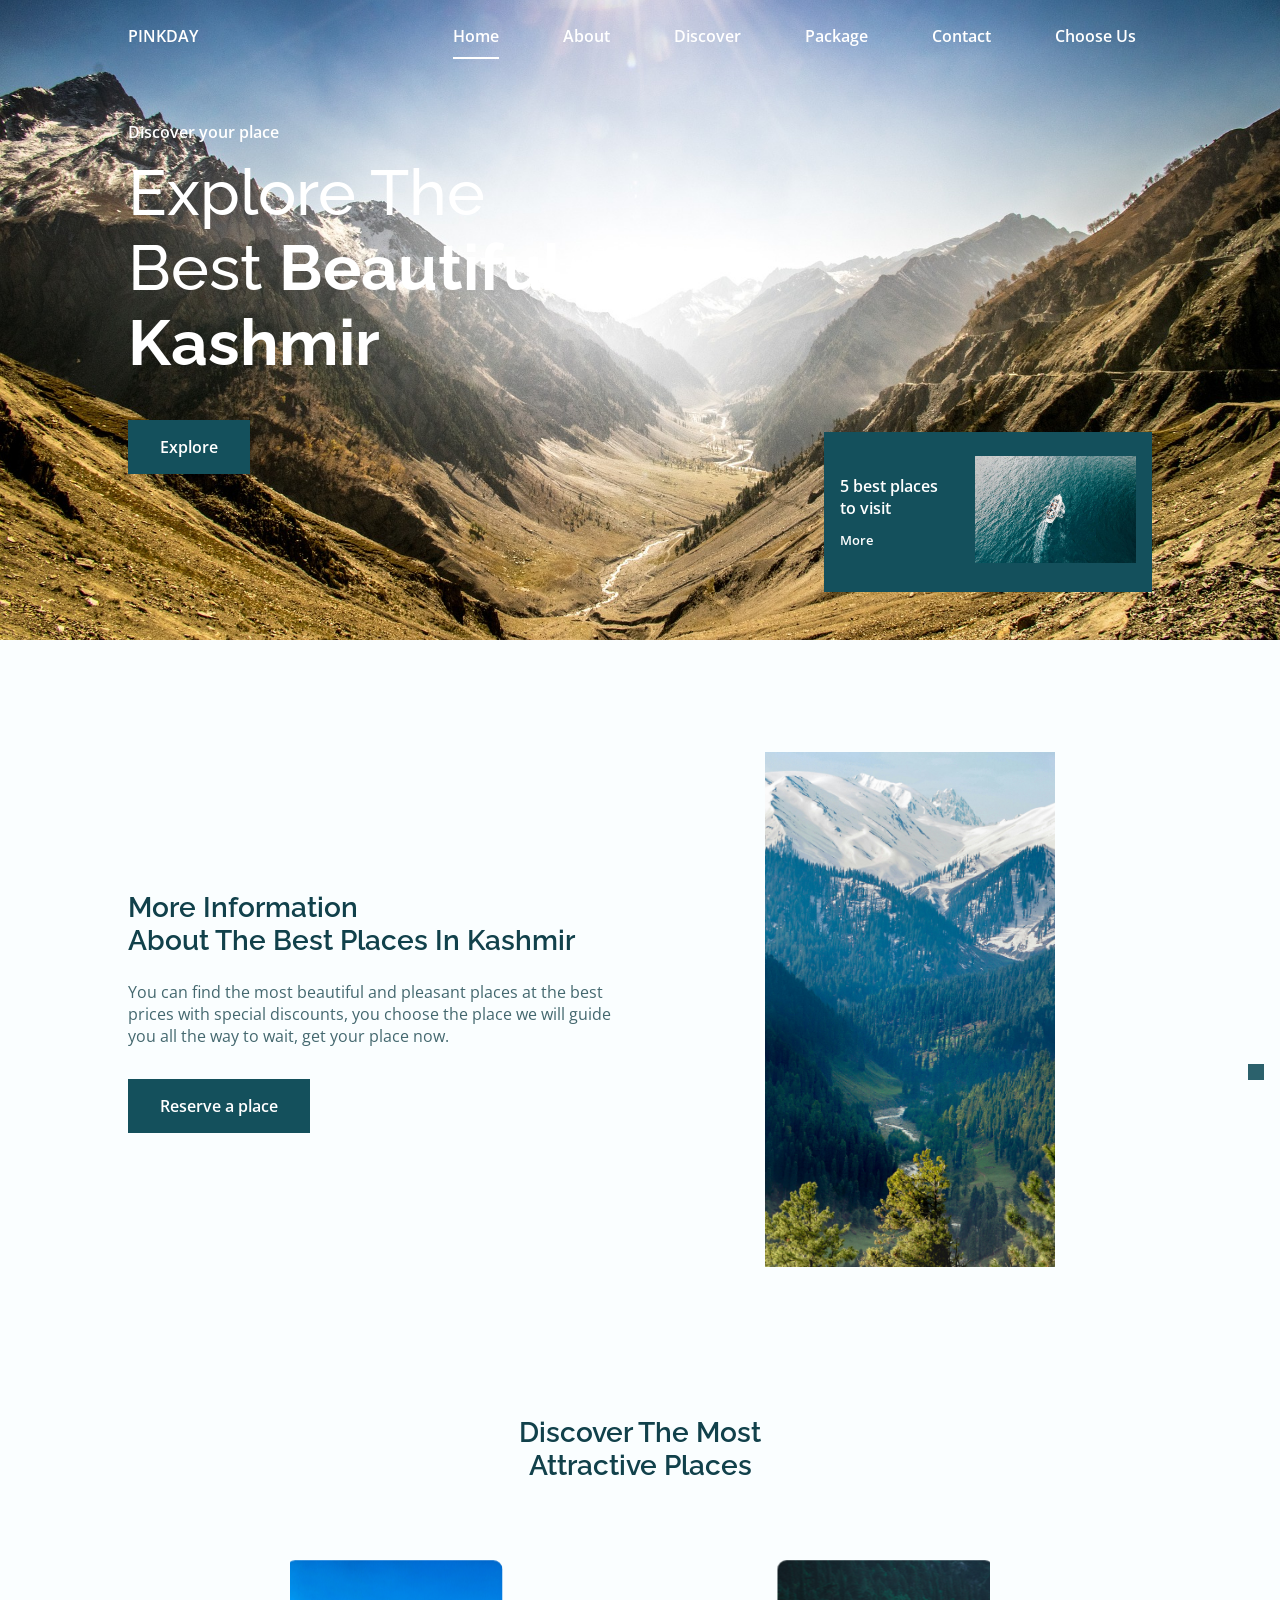
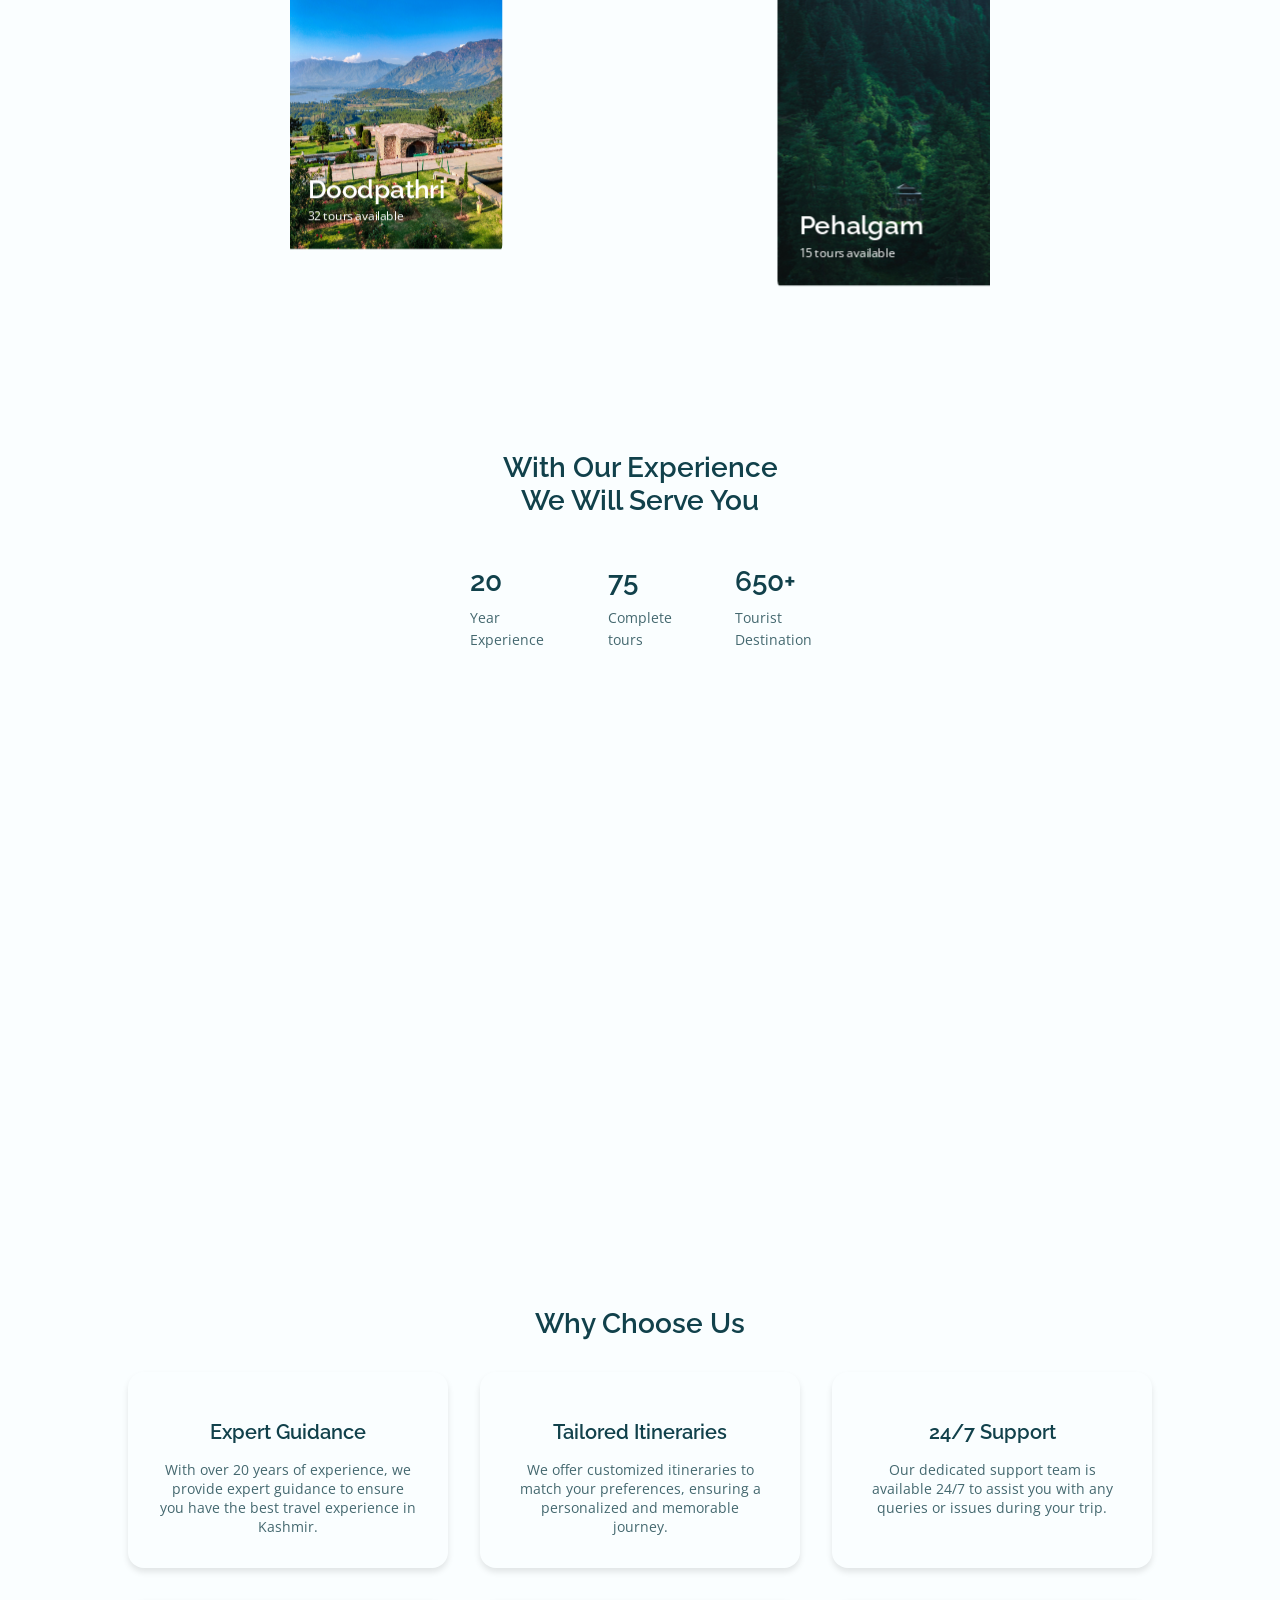
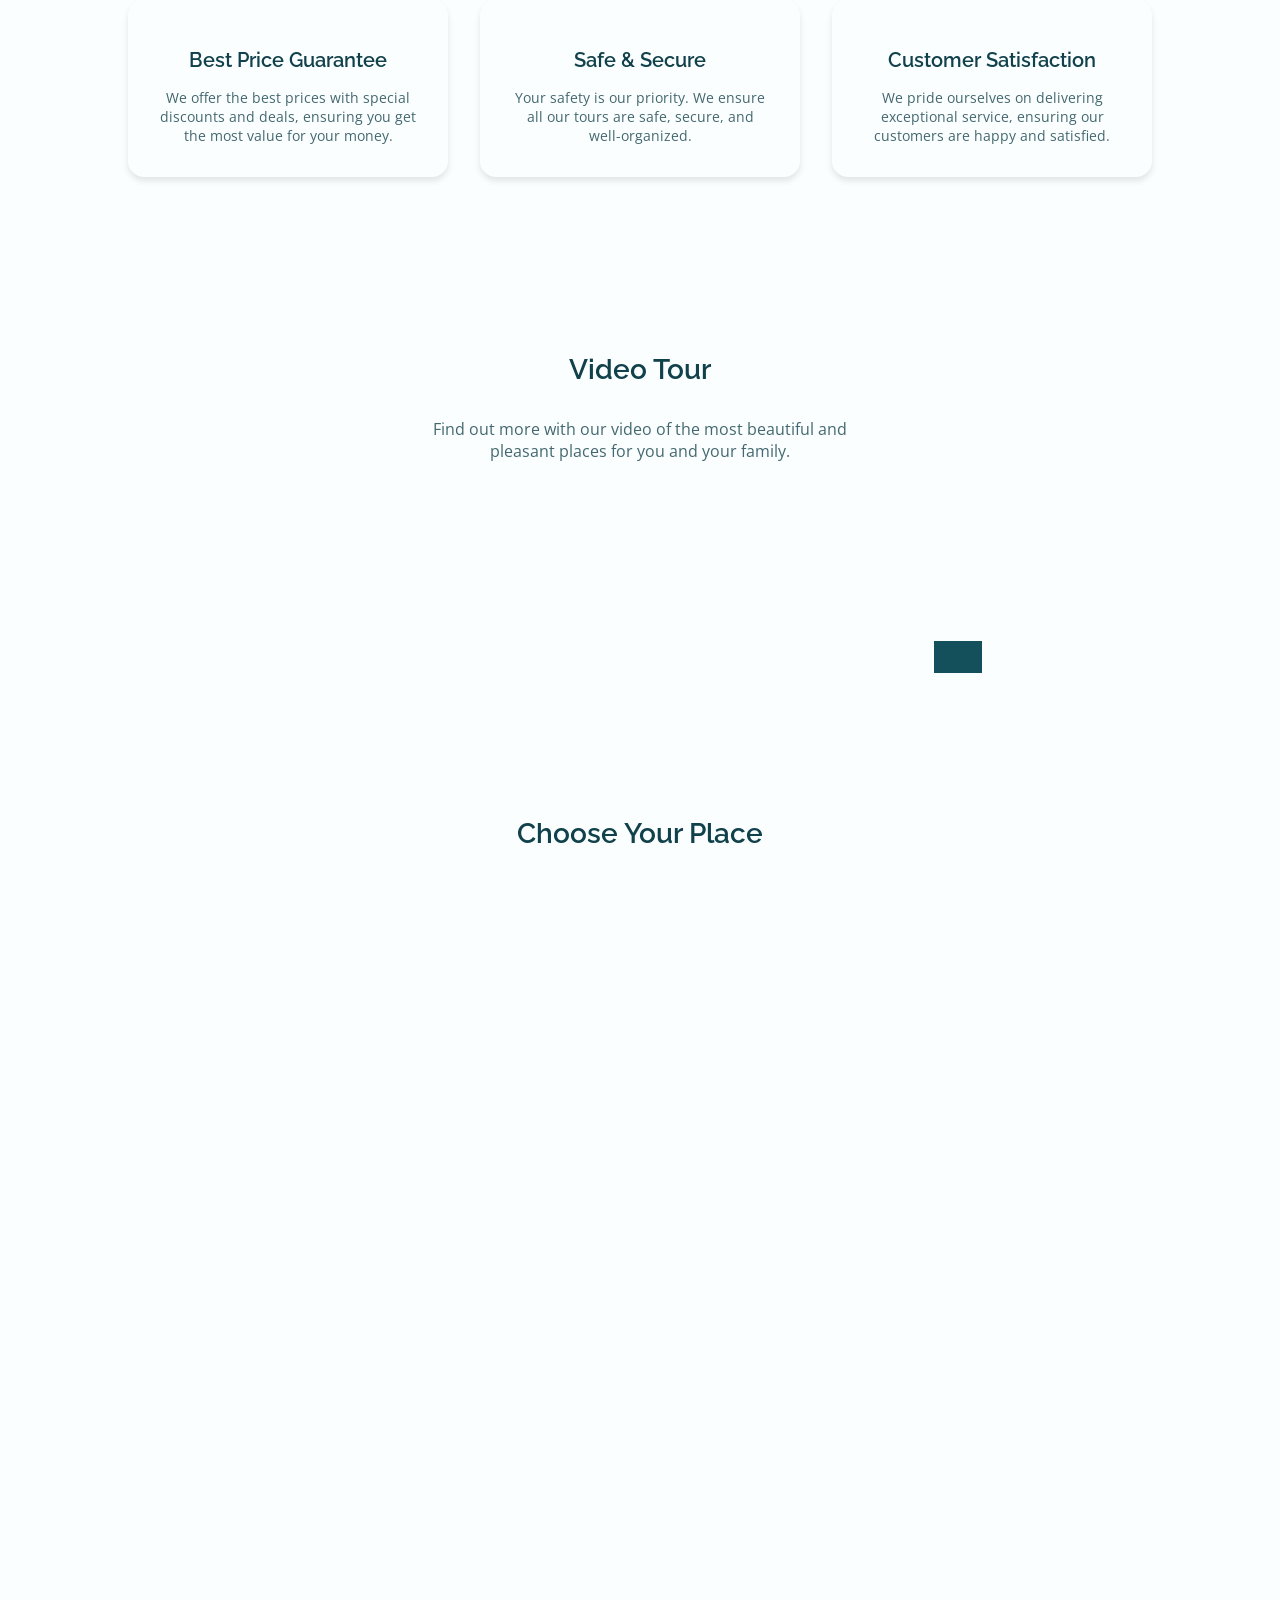
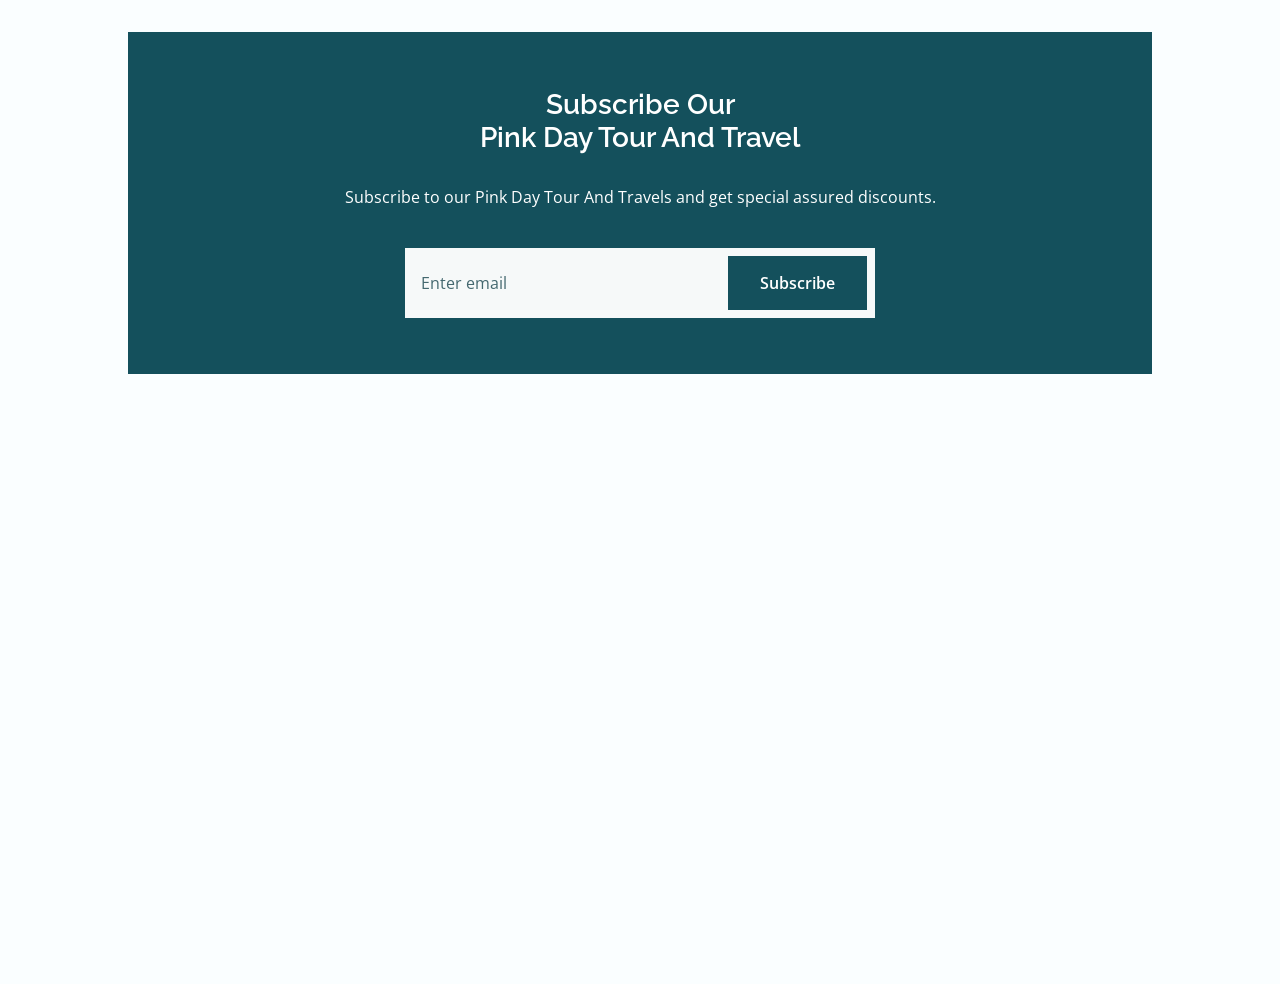
==== index.html @ 5b962455 "Add files via upload" ====
<!DOCTYPE html>
    <html lang="en">
    <head>
        <meta charset="UTF-8">
        <meta name="viewport" content="width=device-width, initial-scale=1.0">

        <link rel="shortcut icon" href="assets/img/favicon.png" type="image/png">

        <!--=============== REMIXICONS ===============-->
        <link href="https://cdn.jsdelivr.net/npm/remixicon@2.5.0/fonts/remixicon.css" rel="stylesheet">
        
        <!--=============== SWIPER CSS ===============-->
        <link rel="stylesheet" href="assets/css/swiper-bundle.min.css">

        <!--=============== CSS ===============-->
        <link rel="stylesheet" href="assets/css/style.css">
        <link rel="stylesheet" href="assets/scss/styles.scss">

        <title>Pink Day Tour and Travels</title>
    </head>
    <body>
        <header class="header" id="header">
            <nav class="nav container">
                <a href="#" class="nav__logo">PINKDAY</a>

                <div class="nav__menu" id="nav-menu">
                    <ul class="nav__list">
                        <li class="nav__item">
                            <a href="#home" class="nav__link active-link">Home</a>
                        </li>
                        <li class="nav__item">
                            <a href="#about" class="nav__link">About</a>
                        </li>
                        <li class="nav__item">
                            <a href="#discover" class="nav__link">Discover</a>
                        </li>
                        <li class="nav__item">
                            <a href="#place" class="nav__link">Package</a>
                        </li>
                        <li class="nav__item">
                            <a href="contact.html" class="nav__link">Contact </a>
                        </li>
                        <li class="nav__item">
                            <a href="#why-choose-us" class="nav__link">Choose Us</a>
                        </li>
                    </ul>

                    <div class="nav__dark">
                        <!-- Theme change button -->
                        <span class="change-theme-name">Dark mode</span>
                        <i class="ri-moon-line change-theme" id="theme-button"></i>
                    </div>

                    <i class="ri-close-line nav__close" id="nav-close"></i>
                </div>

                <div class="nav__toggle" id="nav-toggle">
                    <i class="ri-function-line"></i>
                </div>
            </nav>
        </header>

        <main class="main">
            <!--==================== HOME ====================-->
            <section class="home" id="home">
                <img src="assets/img/home1.jpg" alt="" class="home__img">

                <div class="home__container container grid">
                    <div class="home__data">
                        <span class="home__data-subtitle">Discover your place</span>
                        <h1 class="home__data-title">Explore The <br> Best <b>Beautiful <br> Kashmir</b></h1>
                        <a href="#place" class="button">Explore</a>

                    </div>

                    <div class="home__social">
                        <a href="https://www.facebook.com/" target="_blank" class="home__social-link">
                            <i class="ri-facebook-box-fill"></i>
                        </a>
                        <a href="https://www.instagram.com/" target="_blank" class="home__social-link">
                            <i class="ri-instagram-fill"></i>
                        </a>
                        <a href="https://twitter.com/" target="_blank" class="home__social-link">
                            <i class="ri-twitter-fill"></i>
                        </a>
                    </div>

                    <div class="home__info">
                        <div>
                            <span class="home__info-title">5 best places to visit</span>
                            <a href="#discover" class="button button--flex button--link home__info-button">
                                More <i class="ri-arrow-right-line"></i>
                            </a>
                        </div>

                        <div class="home__info-overlay">
                            <img src="assets/img/home2.jpg" alt="" class="home__info-img">
                        </div>
                    </div>
                </div>
            </section>

            <!--==================== ABOUT ====================-->
            <section class="about section" id="about">
                <div class="about__container container grid">
                    <div class="about__data">
                        <h2 class="section__title about__title">More Information <br> About The Best Places In Kashmir</h2>
                        <p class="about__description">You can find the most beautiful and pleasant places at the best 
                            prices with special discounts, you choose the place we will guide you all the way to wait, get your 
                            place now.
                        </p>
                        <a href="./assets/pages/contact.html" class="button">Reserve a place</a>
                    </div>

                    <div class="about__img">
                        <div class="about__img-overlay">
                            <img src="assets/img/about1.jpg" alt="" class="about__img-one">
                        </div>

                        <div class="about__img-overlay">
                            <img src="assets/img/about2.jpg" alt="" class="about__img-two">
                        </div>
                    </div>
                </div>
            </section>
            
            <!--==================== DISCOVER ====================-->
            <section class="discover section" id="discover">
                <h2 class="section__title">Discover the most <br> attractive places</h2>
                
                <div class="discover__container container swiper-container">
                    <div class="swiper-wrapper">
                        <!--==================== DISCOVER 1 ====================-->
                        <div class="discover__card swiper-slide">
                            <img src="assets/img/discover1.jpg" alt="" class="discover__img">
                            <div class="discover__data">
                                <h2 class="discover__title">Gulmarg</h2>
                                <span class="discover__description">24 tours available</span>
                            </div>
                        </div>

                        <!--==================== DISCOVER 2 ====================-->
                        <div class="discover__card swiper-slide">
                            <img src="assets/img/discover2.jpg" alt="" class="discover__img">
                            <div class="discover__data">
                                <h2 class="discover__title">Pehalgam</h2>
                                <span class="discover__description">15 tours available</span>
                            </div>
                        </div>

                        <!--==================== DISCOVER 3 ====================-->
                        <div class="discover__card swiper-slide">
                            <img src="assets/img/discover3.jpg" alt="" class="discover__img">
                            <div class="discover__data">
                                <h2 class="discover__title">Sonmarg</h2>
                                <span class="discover__description">18 tours available</span>
                            </div>
                        </div>

                        <!--==================== DISCOVER 4 ====================-->
                        <div class="discover__card swiper-slide">
                            <img src="assets/img/discover4.jpg" alt="" class="discover__img">
                            <div class="discover__data">
                                <h2 class="discover__title">Doodpathri</h2>
                                <span class="discover__description">32 tours available</span>
                            </div>
                        </div>
                    </div>
                </div>
            </section>

            <!--==================== EXPERIENCE ====================-->
            <section class="experience section">
                <h2 class="section__title">With Our Experience <br> We Will Serve You</h2>

                <div class="experience__container container grid">
                    <div class="experience__content grid">
                        <div class="experience__data">
                            <h2 class="experience__number">20</h2>
                            <span class="experience__description">Year <br> Experience</span>
                        </div>

                        <div class="experience__data">
                            <h2 class="experience__number">75</h2>
                            <span class="experience__description">Complete <br> tours</span>
                        </div>

                        <div class="experience__data">
                            <h2 class="experience__number">650+</h2>
                            <span class="experience__description">Tourist <br> Destination</span>
                        </div>
                    </div>

                    <div class="experience__img grid">
                        <div class="experience__overlay">
                            <img src="assets/img/experience1.jpg" alt="" class="experience__img-one">
                        </div>
                        
                        <div class="experience__overlay">
                            <img src="assets/img/experience2.jpg" alt="" class="experience__img-two">
                        </div>
                    </div>
                </div>
            </section>
            
<!--==================== WHY CHOOSE US ====================-->
<section class="   why-choose-us section" id="why-choose-us">
    <!-- Why Choose Us Section Content -->
     <!--==================== WHY CHOOSE US ====================-->
<section class="why-choose-us section" id="why-choose-us">
    <h2 class="section__title">Why Choose Us</h2>

    <div class="why-choose-us__container container grid">
        <!--==================== REASON 1 ====================-->
        <div class="why-choose-us__card">
            <div class="why-choose-us__icon">
                <i class="ri-star-line"></i>
            </div>
            <h3 class="why-choose-us__title">Expert Guidance</h3>
            <p class="why-choose-us__description">
                With over 20 years of experience, we provide expert guidance to ensure you have the best travel experience in Kashmir.
            </p>
        </div>

        <!--==================== REASON 2 ====================-->
        <div class="why-choose-us__card">
            <div class="why-choose-us__icon">
                <i class="ri-map-pin-line"></i>
            </div>
            <h3 class="why-choose-us__title">Tailored Itineraries</h3>
            <p class="why-choose-us__description">
                We offer customized itineraries to match your preferences, ensuring a personalized and memorable journey.
            </p>
        </div>

        <!--==================== REASON 3 ====================-->
        <div class="why-choose-us__card">
            <div class="why-choose-us__icon">
                <i class="ri-customer-service-line"></i>
            </div>
            <h3 class="why-choose-us__title">24/7 Support</h3>
            <p class="why-choose-us__description">
                Our dedicated support team is available 24/7 to assist you with any queries or issues during your trip.
            </p>
        </div>

        <!--==================== REASON 4 ====================-->
        <div class="why-choose-us__card">
            <div class="why-choose-us__icon">
                <i class="ri-wallet-line"></i>
            </div>
            <h3 class="why-choose-us__title">Best Price Guarantee</h3>
            <p class="why-choose-us__description">
                We offer the best prices with special discounts and deals, ensuring you get the most value for your money.
            </p>
        </div>

        <!--==================== REASON 5 ====================-->
        <div class="why-choose-us__card">
            <div class="why-choose-us__icon">
                <i class="ri-shield-check-line"></i>
            </div>
            <h3 class="why-choose-us__title">Safe & Secure</h3>
            <p class="why-choose-us__description">
                Your safety is our priority. We ensure all our tours are safe, secure, and well-organized.
            </p>
        </div>

        <!--==================== REASON 6 ====================-->
        <div class="why-choose-us__card">
            <div class="why-choose-us__icon">
                <i class="ri-heart-line"></i>
            </div>
            <h3 class="why-choose-us__title">Customer Satisfaction</h3>
            <p class="why-choose-us__description">
                We pride ourselves on delivering exceptional service, ensuring our customers are happy and satisfied.
            </p>
        </div>
    </div>
</section>
</section>


            <!--==================== VIDEO ====================-->
            <section class="video section">
                <h2 class="section__title">Video Tour</h2>

                <div class="video__container container">
                    <p class="video__description">Find out more with our video of the most beautiful and 
                        pleasant places for you and your family.
                    </p>

                    <div class="video__content">
                        <video id="video-file">
                            <source src="assets/video/video.mp4" type="video/mp4">
                        </video>

                        <button class="button button--flex video__button" id="video-button">
                            <i class="ri-play-line video__button-icon" id="video-icon"></i>
                        </button>
                    </div>
                </div>
            </section>

            <!--==================== PLACES ====================-->
            <section class="place section" id="place">
                <h2 class="section__title">Choose Your Place</h2>

                <div class="place__container container grid">
                    <!--==================== PLACES CARD 1 ====================-->
                    <div class="place__card">
                        <img src="assets/img/place1.jpg" alt="" class="place__img">
                        
                        <div class="place__content">
                            <span class="place__rating">
                                <i class="ri-star-line place__rating-icon"></i>
                                <span class="place__rating-number">4,8</span>
                            </span>

                            <div class="place__data">
                                <h3 class="place__title">Pehalgam</h3>
                                <span class="place__subtitle">Kashmir</span>
                                <span class="place__price">23000</span>
                            </div>
                        </div>

                        <button class="button button--flex place__button">
                            <i class="ri-arrow-right-line"></i>
                        </button>
                    </div>

                    <!--==================== PLACES CARD 2 ====================-->
                    <div class="place__card">
                        <img src="assets/img/place2.jpg" alt="" class="place__img">
                        
                        <div class="place__content">
                            <span class="place__rating">
                                <i class="ri-star-line place__rating-icon"></i>
                                <span class="place__rating-number">5,0</span>
                            </span>

                            <div class="place__data">
                                <h3 class="place__title">Sonmarg</h3>
                                <span class="place__subtitle">Kashmir</span>
                                <span class="place__price">15000</span>
                            </div>
                        </div>

                        <button class="button button--flex place__button">
                            <i class="ri-arrow-right-line"></i>
                        </button>
                    </div>

                    <!--==================== PLACES CARD 3 ====================-->
                    <div class="place__card">
                        <img src="assets/img/place3.jpg" alt="" class="place__img">
                        
                        <div class="place__content">
                            <span class="place__rating">
                                <i class="ri-star-line place__rating-icon"></i>
                                <span class="place__rating-number">4,9</span>
                            </span>

                            <div class="place__data">
                                <h3 class="place__title">Doodpathri</h3>
                                <span class="place__subtitle">Kashmir</span>
                                <span class="place__price">34000</span>
                            </div>
                        </div>

                        <button class="button button--flex place__button">
                            <i class="ri-arrow-right-line"></i>
                        </button>
                    </div>

                    <!--==================== PLACES CARD 4 ====================-->
                    <div class="place__card">
                        <img src="assets/img/place4.jpg" alt="" class="place__img">
                        
                        <div class="place__content">
                            <span class="place__rating">
                                <i class="ri-star-line place__rating-icon"></i>
                                <span class="place__rating-number">4,8</span>
                            </span>

                            <div class="place__data">
                                <h3 class="place__title">Gulmarg</h3>
                                <span class="place__subtitle">Kashmir</span>
                                <span class="place__price">24000</span>
                            </div>
                        </div>

                        <button class="button button--flex place__button">
                            <i class="ri-arrow-right-line"></i>
                        </button>
                    </div>

                    <!--==================== PLACES CARD 5 ====================-->
                    <div class="place__card">
                        <img src="assets/img/place5.jpg" alt="" class="place__img">
                        
                        <div class="place__content">
                            <span class="place__rating">
                                <i class="ri-star-line place__rating-icon"></i>
                                <span class="place__rating-number">4,8</span>
                            </span>

                            <div class="place__data">
                                <h3 class="place__title">Hvar</h3>
                                <span class="place__subtitle">yusmarg</span>
                                <span class="place__price">29000</span>
                            </div>
                        </div>

                        <button class="button button--flex place__button">
                            <i class="ri-arrow-right-line"></i>
                        </button>
                    </div>
                </div>
            </section>

            <!--==================== SUBSCRIBE ====================-->
            <section class="subscribe section">
                <div class="subscribe__bg">
                    <div class="subscribe__container container">
                        <h2 class="section__title subscribe__title">Subscribe Our <br> Pink Day Tour and Travel</h2>
                        <p class="subscribe__description">Subscribe to our Pink Day Tour And Travels and get
                            special assured discounts.
                        </p>
    
                        <form action="" class="subscribe__form">
                            <input type="text" placeholder="Enter email" class="subscribe__input">
    
                            <button class="button">
                                Subscribe
                            </button>
                        </form>
                    </div>
                </div>
            </section>
            
            <!--==================== SPONSORS ====================-->
            <section class="sponsor section">
                <div class="sponsor__container container grid">
                    <div class="sponsor__content">
                        <img src="assets/img/sponsors1.png" alt="" class="sponsor__img">
                    </div>
                    <div class="sponsor__content">
                        <img src="assets/img/sponsors2.png" alt="" class="sponsor__img">
                    </div>
                    <div class="sponsor__content">
                        <img src="assets/img/sponsors3.png" alt="" class="sponsor__img">
                    </div>
                    <div class="sponsor__content">
                        <img src="assets/img/sponsors4.png" alt="" class="sponsor__img">
                    </div>
                    <div class="sponsor__content">
                        <img src="assets/img/sponsors5.png" alt="" class="sponsor__img">
                    </div>
                </div>
            </section>
        </main>

        <!--==================== FOOTER ====================-->
        <footer class="footer section">
            <div class="footer__container container grid">
                <div class="footer__content grid">
                    <div class="footer__data">
                        <h3 class="footer__title">Travel</h3>
                        <p class="footer__description">Travel you choose the <br> destination, 
                            we offer you the <br> experience.
                        </p>
                        <div>
                            <a href="https://www.facebook.com/" target="_blank" class="footer__social">
                                <i class="ri-facebook-box-fill"></i>
                            </a>
                            <a href="https://twitter.com/" target="_blank" class="footer__social">
                                <i class="ri-twitter-fill"></i>
                            </a>
                            <a href="https://www.instagram.com/" target="_blank" class="footer__social">
                                <i class="ri-instagram-fill"></i>
                            </a>
                            <a href="https://www.youtube.com/" target="_blank" class="footer__social">
                                <i class="ri-youtube-fill"></i>
                            </a>
                        </div>
                    </div>
    
                    <div class="footer__data">
                        <h3 class="footer__subtitle">About</h3>
                        <ul>
                            <li class="footer__item">
                                <a href="" class="footer__link">About Us</a>
                            </li>
                            <li class="footer__item">
                                <a href="" class="footer__link">Features</a>
                            </li>
                            <li class="footer__item">
                                <a href="" class="footer__link">New & Blog</a>
                            </li>
                        </ul>
                    </div>
    
                    <div class="footer__data">
                        <h3 class="footer__subtitle">Company</h3>
                        <ul>
                            <li class="footer__item">
                                <a href="" class="footer__link">Team</a>
                            </li>
                            <li class="footer__item">
                                <a href="" class="footer__link">Plan y Pricing</a>
                            </li>
                            <li class="footer__item">
                                <a href="" class="footer__link">Become a member</a>
                            </li>
                        </ul>
                    </div>
    
                    <div class="footer__data">
                        <h3 class="footer__subtitle">Support</h3>
                        <ul>
                            <li class="footer__item">
                                <a href="" class="footer__link">FAQs</a>
                            </li>
                            <li class="footer__item">
                                <a href="" class="footer__link">Support Center</a>
                            </li>
                            <li class="footer__item">
                                <a href="" class="footer__link">Contact Us</a>
                            </li>
                        </ul>
                    </div>
                </div>

                <div class="footer__rights">
                    <p class="footer__copy">&#169; 2025 Pink Day Tour and Travels, All rigths reserved. degsined by Tabish qadri</p>
                    <div class="footer__terms">
                        <a href="#" class="footer__terms-link">Terms & Agreements</a>
                        <a href="#" class="footer__terms-link">Privacy Policy</a>
                    </div>
                </div>
            </div>
        </footer>

         <!--========== SCROLL UP ==========-->
        <a href="#" class="scrollup" id="scroll-up">
            <i class="ri-arrow-up-line scrollup__icon"></i>
        </a>

        <!--=============== SCROLL REVEAL===============-->
        <script src="assets/js/scrollreveal.min.js"></script>
        
        <!--=============== SWIPER JS ===============-->
        <script src="assets/js/swiper-bundle.min.js"></script>

        <!--=============== MAIN JS ===============-->
        <script src="assets/js/main.js"></script>
    </body>
</html>
---- assets/css/style.css ----
/*=============== GOOGLE FONTS ===============*/
@import url("https://fonts.googleapis.com/css2?family=Open+Sans:wght@400;600&family=Raleway:wght@500;600;700&display=swap");

/*=============== VARIABLES CSS ===============*/
:root {
  --header-height: 3rem;

  /*========== Colors ==========*/
  /* Change favorite color to match images */
  /*Green dark 190 - Green 171 - Grren Blue 200*/
  --hue-color: 190;

  /* HSL color mode */
  --first-color: hsl(var(--hue-color), 64%, 22%);
  --first-color-second: hsl(var(--hue-color), 64%, 22%);
  --first-color-alt: hsl(var(--hue-color), 64%, 15%);
  --title-color: hsl(var(--hue-color), 64%, 18%);
  --text-color: hsl(var(--hue-color), 24%, 35%);
  --text-color-light: hsl(var(--hue-color), 8%, 60%);
  --input-color: hsl(var(--hue-color), 24%, 97%);
  --body-color: hsl(var(--hue-color), 100%, 99%);
  --white-color: #FFF;
  --scroll-bar-color: hsl(var(--hue-color), 12%, 90%);
  --scroll-thumb-color: hsl(var(--hue-color), 12%, 75%);

  /*========== Font and typography ==========*/
  --body-font: 'Open Sans', sans-serif;
  --title-font: 'Raleway', sans-serif;
  --biggest-font-size: 2.5rem;
  --h1-font-size: 1.5rem;
  --h2-font-size: 1.25rem;
  --h3-font-size: 1rem;
  --normal-font-size: .938rem;
  --small-font-size: .813rem;
  --smaller-font-size: .75rem;

  /*========== Font weight ==========*/
  --font-medium: 500;
  --font-semi-bold: 600;

  /*========== Margenes Bottom ==========*/
  --mb-0-25: .25rem;
  --mb-0-5: .5rem;
  --mb-0-75: .75rem;
  --mb-1: 1rem;
  --mb-1-25: 1.25rem;
  --mb-1-5: 1.5rem;
  --mb-2: 2rem;
  --mb-2-5: 2.5rem;

  /*========== z index ==========*/
  --z-tooltip: 10;
  --z-fixed: 100;

  /*========== Hover overlay ==========*/
  --img-transition: .3s;
  --img-hidden: hidden;
  --img-scale: scale(1.1);
}

@media screen and (min-width: 968px) {
  :root {
    --biggest-font-size: 4rem;
    --h1-font-size: 2.25rem;
    --h2-font-size: 1.75rem;
    --h3-font-size: 1.25rem;
    --normal-font-size: 1rem;
    --small-font-size: .875rem;
    --smaller-font-size: .813rem;
  }
}

/*========== Variables Dark theme ==========*/
body.dark-theme {
  --first-color-second: hsl(var(--hue-color), 54%, 12%);
  --title-color: hsl(var(--hue-color), 24%, 95%);
  --text-color: hsl(var(--hue-color), 8%, 75%);
  --input-color: hsl(var(--hue-color), 29%, 16%);
  --body-color: hsl(var(--hue-color), 29%, 12%);
  --scroll-bar-color: hsl(var(--hue-color), 12%, 48%);
  --scroll-thumb-color: hsl(var(--hue-color), 12%, 36%);
}

/*========== Button Dark/Light ==========*/
.nav__dark {
  display: flex;
  align-items: center;
  column-gap: 2rem;
  position: absolute;
  left: 3rem;
  bottom: 4rem;
}

.change-theme, .change-theme-name {
  color: var(--text-color);
}

.change-theme {
  cursor: pointer;
  font-size: 1rem;
}

.change-theme-name {
  font-size: var(--small-font-size);
}

/*=============== BASE ===============*/
* {
  box-sizing: border-box;
  padding: 0;
  margin: 0;
}

html {
  scroll-behavior: smooth;
}

body {
  margin: var(--header-height) 0 0 0;
  font-family: var(--body-font);
  font-size: var(--normal-font-size);
  background-color: var(--body-color);
  color: var(--text-color);
}

h1, h2, h3 {
  color: var(--title-color);
  font-weight: var(--font-semi-bold);
  font-family: var(--title-font);
}

ul {
  list-style: none;
}

a {
  text-decoration: none;
}

img,
video {
  max-width: 100%;
  height: auto;
}

button,
input {
  border: none;
  font-family: var(--body-font);
  font-size: var(--normal-font-size);
}

button {
  cursor: pointer;
}

input {
  outline: none;
}

.main {
  overflow-x: hidden;
}

/*=============== REUSABLE CSS CLASSES ===============*/
.section {
  padding: 4.5rem 0 2.5rem;
}

.section__title {
  font-size: var(--h2-font-size);
  color: var(--title-color);
  text-align: center;
  text-transform: capitalize;
  margin-bottom: var(--mb-2);
}

.container {
  max-width: 968px;
  margin-left: var(--mb-1);
  margin-right: var(--mb-1);
}

.grid {
  display: grid;
  gap: 1.5rem;
}

/*=============== HEADER ===============*/
.header {
  width: 100%;
  position: fixed;
  top: 0;
  left: 0;
  z-index: var(--z-fixed);
  background-color: transparent;
}

/*=============== NAV ===============*/
.nav {
  height: var(--header-height);
  display: flex;
  justify-content: space-between;
  align-items: center;
}

.nav__logo, .nav__toggle {
  color: var(--white-color);
}

.nav__logo {
  font-weight: var(--font-semi-bold);
}

.nav__toggle {
  font-size: 1.2rem;
  cursor: pointer;
}

.nav__menu {
  position: relative;
}

@media screen and (max-width: 767px) {
  .nav__menu {
    position: fixed;
    background-color: var(--body-color);
    top: 0;
    right: -100%;
    width: 70%;
    height: 100%;
    box-shadow: -1px 0 4px rgba(14, 55, 63, 0.15);
    padding: 3rem;
    transition: .4s;
  }
}

.nav__list {
  display: flex;
  flex-direction: column;
  row-gap: 2.5rem;
}

.nav__link {
  color: var(--text-color-light);
  font-weight: var(--font-semi-bold);
  text-transform: uppercase;
}

.nav__link:hover {
  color: var(--text-color);
}

.nav__close {
  position: absolute;
  top: .75rem;
  right: 1rem;
  font-size: 1.5rem;
  color: var(--title-color);
  cursor: pointer;
}

/* show menu */
.show-menu {
  right: 0;
}

/* Change background header */
.scroll-header {
  background-color: var(--body-color);
  box-shadow: 0 0 4px rgba(14, 55, 63, 0.15);
}

.scroll-header .nav__logo,
.scroll-header .nav__toggle {
  color: var(--title-color);
}

/* Active link */
.active-link {
  position: relative;
  color: var(--title-color);
}

.active-link::before {
  content: '';
  position: absolute;
  background-color: var(--title-color);
  width: 100%;
  height: 2px;
  bottom: -.75rem;
  left: 0;
}

/*=============== HOME ===============*/
.home__img {
  position: absolute;
  top: 0;
  left: 0;
  width: 100%;
  height: 100vh;
  object-fit: cover;
  object-position: 83%;
}

.home__container {
  position: relative;
  height: calc(100vh - var(--header-height));
  align-content: center;
  row-gap: 3rem;
}

.home__data-subtitle, 
.home__data-title, 
.home__social-link, 
.home__info {
  color: var(--white-color);
}

.home__data-subtitle {
  display: block;
  font-weight: var(--font-semi-bold);
  margin-bottom: var(--mb-0-75);
}

.home__data-title {
  font-size: var(--biggest-font-size);
  font-weight: var(--font-medium);
  margin-bottom: var(--mb-2-5);
}

.home__social {
  display: flex;
  flex-direction: column;
  row-gap: 1.5rem;
}

.home__social-link {
  font-size: 1.2rem;
  width: max-content;
}

.home__info {
  background-color: var(--first-color);
  display: flex;
  padding: 1.5rem 1rem;
  align-items: center;
  column-gap: .5rem;
  position: absolute;
  right: 0;
  bottom: 1rem;
  width: 228px;
}

.home__info-title {
  display: block;
  font-size: var(--small-font-size);
  font-weight: var(--font-semi-bold);
  margin-bottom: var(--mb-0-75);
}

.home__info-button {
  font-size: var(--smaller-font-size);
}

.home__info-overlay {
  overflow: var(--img-hidden);
}

.home__info-img {
  width: 145px;
  transition: var(--img-transition);
}

.home__info-img:hover {
  transform: var(--img-scale);
}

/*=============== BUTTONS ===============*/
.button {
  display: inline-block;
  background-color: var(--first-color);
  color: var(--white-color);
  padding: 1rem 2rem;
  font-weight: var(--font-semi-bold);
  transition: .3s;
}

.button:hover {
  background-color: var(--first-color-alt);
}

.button--flex {
  display: flex;
  align-items: center;
  column-gap: .25rem;
}

.button--link {
  background: none;
  padding: 0;
}

.button--link:hover {
  background: none;
}

/*=============== ABOUT ===============*/
.about__data {
  text-align: center;
}

.about__container {
  row-gap: 2.5rem;
}

.about__description {
  margin-bottom: var(--mb-2);
}

.about__img {
  display: flex;
  column-gap: 1rem;
  align-items: center;
  justify-content: center;
}

.about__img-overlay {
  overflow: var(--img-hidden);
}

.about__img-one {
  width: 130px;
}

.about__img-two {
  width: 180px;
}

.about__img-one, 
.about__img-two {
  transition: var(--img-transition);
}

.about__img-one:hover, 
.about__img-two:hover {
  transform: var(--img-scale);
}

/*=============== DISCOVER ===============*/

.discover__card {
  position: relative;
  border-radius: 10px;
  width: 200px;
  overflow: var(--img-hidden);
}

.discover__data {
  position: absolute;
  bottom: 1.5rem;
  left: 1rem;
}

.discover__title, 
.discover__description {
  color: var(--white-color);
}

.discover__title {
  font-size: var(--h3-font-size);
  margin-bottom: var(--mb-0-25);
}

.discover__description {
  display: block;
  font-size: var(--smaller-font-size);
}

.discover__img {
  transition: var(--img-transition);
}

.discover__img:hover {
  transform: var(--img-scale);
}

.swiper-container-3d .swiper-slide-shadow-left,
.swiper-container-3d .swiper-slide-shadow-right {
  background-image: none;
}

/*=============== EXPERIENCE ===============*/
.experience__container {
  row-gap: 2.5rem;
  justify-content: center;
  justify-items: center;
}

.experience__content {
  grid-template-columns: repeat(3, 1fr);
  column-gap: 1rem;
  justify-items: center;
  padding: 0 2rem;
}

.experience__number {
  font-size: var(--h2-font-size);
  font-weight: var(--font-semi-bold);
  margin-bottom: var(--mb-0-5);
}

.experience__description {
  font-size: var(--small-font-size);
}

.experience__img {
  position: relative;
  padding-bottom: 2rem;
}

.experience__img-one, 
.experience__img-two {
  transition: var(--img-transition);
}

.experience__img-one:hover, 
.experience__img-two:hover {
  transform: var(--img-scale);
}

.experience__overlay {
  overflow: var(--img-hidden);
}

.experience__overlay:nth-child(1) {
  width: 263px;
  margin-right: 2rem;
}

.experience__overlay:nth-child(2) {
  width: 120px;
  position: absolute;
  top: 2rem;
  right: 0;
}

/*=============== VIDEO ===============*/
.video__container {
  padding-bottom: 1rem;
}

.video__description {
  text-align: center;
  margin-bottom: var(--mb-2-5);
}

.video__content {
  position: relative;
}

.video__button {
  position: absolute;
  right: 1rem;
  bottom: -1rem;
  padding: 1rem 1.5rem;
}

.video__button-icon {
  font-size: 1.2rem;
}

/*=============== PLACES ===============*/
.place__card, .place__img {
  height: 230px;
}

.place__container {
  grid-template-columns: repeat(2, max-content);
  justify-content: center;
}

.place__card {
  position: relative;
  overflow: var(--img-hidden);
}

.place__card:hover .place__img {
  transform: var(--img-scale);
}

.place__img {
  transition: var(--img-transition);
}

.place__content, .place__title {
  color: var(--white-color);
}

.place__content {
  position: absolute;
  top: 0;
  left: 0;
  width: 100%;
  height: 100%;
  display: flex;
  flex-direction: column;
  justify-content: space-between;
  padding: .75rem .75rem 1rem;
}

.place__rating {
  align-self: flex-end;
  display: flex;
  align-items: center;
}

.place__rating-icon {
  font-size: .75rem;
  margin-right: var(--mb-0-25);
}

.place__rating-number {
  font-size: var(--small-font-size);
}

.place__subtitle, .place__price {
  display: block;
}

.place__title {
  font-size: var(--h3-font-size);
  margin-bottom: var(--mb-0-25);
}

.place__subtitle {
  font-size: var(--smaller-font-size);
  margin-bottom: var(--mb-1-25);
}

.place__button {
  position: absolute;
  right: 0;
  bottom: 0;
  padding: .75rem 1rem;
}

/*=============== SUBSCRIBE ===============*/
.subscribe__bg {
  background-color: var(--first-color-second);
  padding: 2.5rem 0;
}

.subscribe__title, 
.subscribe__description {
  color: var(--white-color);
}

.subscribe__description {
  text-align: center;
  margin-bottom: var(--mb-2-5);
}

.subscribe__form {
  background-color: var(--input-color);
  padding: .5rem;
  display: flex;
  justify-content: space-between;
}

.subscribe__input {
  width: 70%;
  padding-right: .5rem;
  background-color: var(--input-color);
  color: var(--text-color);
}

.subscribe__input::placeholder {
  color: var(--text-color);
}

/*=============== SPONSORS ===============*/
.sponsor__container {
  grid-template-columns: repeat(auto-fit, minmax(110px, 1fr));
  justify-items: center;
  row-gap: 3.5rem;
}

.sponsor__content:hover .sponsor__img {
  filter: invert(0.5);
}

.sponsor__img {
  width: 90px;
  filter: invert(0.7);
  transition: var(--img-transition);
}

/*=============== FOOTER ===============*/
.footer__container {
  row-gap: 5rem;
}

.footer__content {
  grid-template-columns: repeat(auto-fit, minmax(220px, 1fr));
  row-gap: 2rem;
}

.footer__title, 
.footer__subtitle {
  font-size: var(--h3-font-size);
}

.footer__title {
  margin-bottom: var(--mb-0-5);
}

.footer__description {
  margin-bottom: var(--mb-2);
}

.footer__social {
  font-size: 1.25rem;
  color: var(--title-color);
  margin-right: var(--mb-1-25);
}

.footer__subtitle {
  margin-bottom: var(--mb-1);
}

.footer__item {
  margin-bottom: var(--mb-0-75);
}

.footer__link {
  color: var(--text-color);
}

.footer__link:hover {
  color: var(--title-color);
}

.footer__rights {
  display: flex;
  flex-direction: column;
  row-gap: 1.5rem;
  text-align: center;
}

.footer__copy, .footer__terms-link {
  font-size: var(--small-font-size);
  color: var(--text-color-light);
}

.footer__terms {
  display: flex;
  column-gap: 1.5rem;
  justify-content: center;
}

.footer__terms-link:hover {
  color: var(--text-color);
}

/*========== SCROLL UP ==========*/
.scrollup {
  position: fixed;
  right: 1rem;
  bottom: -20%;
  background-color: var(--first-color);
  padding: .5rem;
  display: flex;
  opacity: .9;
  z-index: var(--z-tooltip);
  transition: .4s;
}

.scrollup:hover {
  background-color: var(--first-color-alt);
  opacity: 1;
}

.scrollup__icon {
  color: var(--white-color);
  font-size: 1.2rem;
}

/* Show scroll */
.show-scroll {
  bottom: 5rem;
}

/*=============== SCROLL BAR ===============*/
::-webkit-scrollbar {
  width: .60rem;
  background-color: var(--scroll-bar-color);
}

::-webkit-scrollbar-thumb {
  background-color: var(--scroll-thumb-color);
}

::-webkit-scrollbar-thumb:hover {
  background-color: var(--text-color-light);
}

/*=============== MEDIA QUERIES ===============*/
/* For small devices */
@media screen and (max-width: 340px) {
  .place__container {
    grid-template-columns: max-content;
    justify-content: center;
  }
  .experience__content {
    padding: 0;
  }
  .experience__overlay:nth-child(1) {
    width: 190px;
  }
  .experience__overlay:nth-child(2) {
    width: 80px;
  }
  .home__info {
    width: 190px;
    padding: 1rem;
  }
  .experience__img,
  .video__container {
    padding: 0;
  }
}

/* For medium devices */
@media screen and (min-width: 568px) {
  .video__container {
    display: grid;
    grid-template-columns: .6fr;
    justify-content: center;
  }
  .place__container {
    grid-template-columns: repeat(3, max-content);
  }
  .subscribe__form {
    width: 470px;
    margin: 0 auto;
  }
}

@media screen and (min-width: 768px) {
  body {
    margin: 0;
  }
  .nav {
    height: calc(var(--header-height) + 1.5rem);
  }
  .nav__link {
    color: var(--white-color);
    text-transform: initial;
  }
  .nav__link:hover {
    color: var(--white-color);
  }
  .nav__dark {
    position: initial;
  }
  .nav__menu {
    display: flex;
    column-gap: 1rem;
  }
  .nav__list {
    flex-direction: row;
    column-gap: 4rem;
  }
  .nav__toggle, .nav__close {
    display: none;
  }
  .change-theme-name {
    display: none;
  }
  .change-theme {
    color: var(--white-color);
  }
  .active-link::before {
    background-color: var(--white-color);
  }
  .scroll-header .nav__link {
    color: var(--text-color);
  }
  .scroll-header .active-link {
    color: var(--title-color);
  }
  .scroll-header .active-link::before {
    background-color: var(--title-color);
  }
  .scroll-header .change-theme {
    color: var(--text-color);
  }
  .section {
    padding: 7rem 0 2rem;
  }
  .home__container {
    height: 100vh;
    grid-template-rows: 1.8fr .5fr;
  }
  .home__data {
    align-self: flex-end;
  }
  .home__social {
    flex-direction: row;
    align-self: flex-end;
    margin-bottom: 3rem;
    column-gap: 2.5rem;
  }
  .home__info {
    bottom: 3rem;
  }
  .about__container {
    grid-template-columns: repeat(2, 1fr);
    align-items: center;
  }
  .about__data, .about__title {
    text-align: initial;
  }
  .about__title {
    margin-bottom: var(--mb-1-5);
  }
  .about__description {
    margin-bottom: var(--mb-2);
  }
  .discover__container {
    width: 610px;
    margin-left: auto;
    margin-right: auto;
  }
  .discover__container,
  .place__container {
    padding-top: 2rem;
  }
  .experience__overlay:nth-child(1) {
    width: 363px;
    margin-right: 4rem;
  }
  .experience__overlay:nth-child(2) {
    width: 160px;
  }
  .subscribe__bg {
    background: none;
    padding: 0;
  }
  .subscribe__container {
    background-color: var(--first-color-second);
    padding: 3.5rem 0;
  }
  .subscribe__input {
    padding: 0 .5rem;
  }
  .footer__rights {
    flex-direction: row;
    justify-content: space-between;
  }
}

/* For large devices */
@media screen and (min-width: 1024px) {
  .container {
    margin-left: auto;
    margin-right: auto;
  }
  .home__container {
    grid-template-rows: 2fr .5fr;
  }
  .home__info {
    width: 328px;
    grid-template-columns: 1fr 2fr;
    column-gap: 2rem;
  }
  .home__info-title {
    font-size: var(--normal-font-size);
  }
  .home__info-img {
    width: 240px;
  }
  .about__img-one {
    width: 230px;
  }
  .about__img-two {
    width: 290px;
  }
  .discover__card {
    width: 237px;
  }
  .discover__container {
    width: 700px;
  }
  .discover__data {
    left: 1.5rem;
    bottom: 2rem;
  }
  .discover__title {
    font-size: var(--h2-font-size);
  }
  .experience__content {
    margin: var(--mb-1) 0;
    column-gap: 3.5rem;
  }
  .experience__overlay:nth-child(1) {
    width: 463px;
    margin-right: 7rem;
  }
  .experience__overlay:nth-child(2) {
    width: 220px;
    top: 3rem;
  }
  .video__container {
    grid-template-columns: .7fr;
  }
  .video__description {
    padding: 0 8rem;
  }
  .place__container {
    gap: 3rem 2rem;
  }
  .place__card, .place__img {
    height: 263px;
  }
  .footer__content {
    justify-items: center;
  }
}

@media screen and (min-width: 1200px) {
  .container {
    max-width: 1024px;
  }
}

/* For tall screens on mobiles y desktop*/
@media screen and (min-height: 721px) {
  body {
    margin: 0;
  }
  .home__container, .home__img {
    height: 640px;
  }
}
/*==================== WHY CHOOSE US ====================*/
.why-choose-us__container {
  display: grid;
  grid-template-columns: repeat(auto-fit, minmax(250px, 1fr));
  gap: 2rem;
  margin-top: 2rem;
}

.why-choose-us__card {
  background: var(--container-color);
  padding: 2rem;
  border-radius: 1rem;
  text-align: center;
  transition: transform 0.3s ease, box-shadow 0.3s ease;
  box-shadow: 0 4px 6px rgba(0, 0, 0, 0.1);
}

.why-choose-us__card:hover {
  transform: translateY(-10px);
  box-shadow: 0 6px 12px rgba(0, 0, 0, 0.15);
}

.why-choose-us__icon {
  font-size: 2.5rem;
  color: var(--first-color);
  margin-bottom: 1rem;
}

.why-choose-us__title {
  font-size: 1.25rem;
  margin-bottom: 1rem;
  color: var(--title-color);
}

.why-choose-us__description {
  font-size: 0.9rem;
  color: var(--text-color);
}

/*==================== CONTACT ====================*/
.contact {
  position: relative;
  padding: 4rem 0;
  overflow: hidden;
}

.contact__background {
  position: absolute;
  top: 0;
  left: 0;
  width: 100%;
  height: 100%;
  z-index: -1;
}

.contact__bg-img {
  width: 100%;
  height: 100%;
  object-fit: cover;
  opacity: 0.3;
}

.contact__container {
  position: relative;
  z-index: 1;
}

.contact__info {
  display: grid;
  grid-template-columns: repeat(auto-fit, minmax(250px, 1fr));
  gap: 2rem;
  margin-bottom: 3rem;
}

.contact__card {
  background: var(--container-color);
  padding: 2rem;
  border-radius: 1rem;
  text-align: center;
  transition: transform 0.3s ease, box-shadow 0.3s ease;
  box-shadow: 0 4px 6px rgba(0, 0, 0, 0.1);
}

.contact__card:hover {
  transform: translateY(-10px);
  box-shadow: 0 6px 12px rgba(0, 0, 0, 0.15);
}

.contact__card-icon {
  font-size: 2.5rem;
  color: var(--first-color);
  margin-bottom: 1rem;
}

.contact__form {
  background: var(--container-color);
  padding: 2rem;
  border-radius: 1rem;
  box-shadow: 0 4px 6px rgba(0, 0, 0, 0.1);
}

.contact__form-container {
  display: flex;
  flex-direction: column;
  gap: 1.5rem;
}

.contact__form-input {
  width: 100%;
  padding: 1rem;
  border: 1px solid var(--text-color-light);
  border-radius: 0.5rem;
  outline: none;
  font-size: 0.9rem;
  color: var(--text-color);
}

.contact__form-input:focus {
  border-color: var(--first-color);
}

.contact__form-textarea {
  resize: none;
  height: 150px;
}

.contact__form-button {
  width: 100%;
  justify-content: center;
}
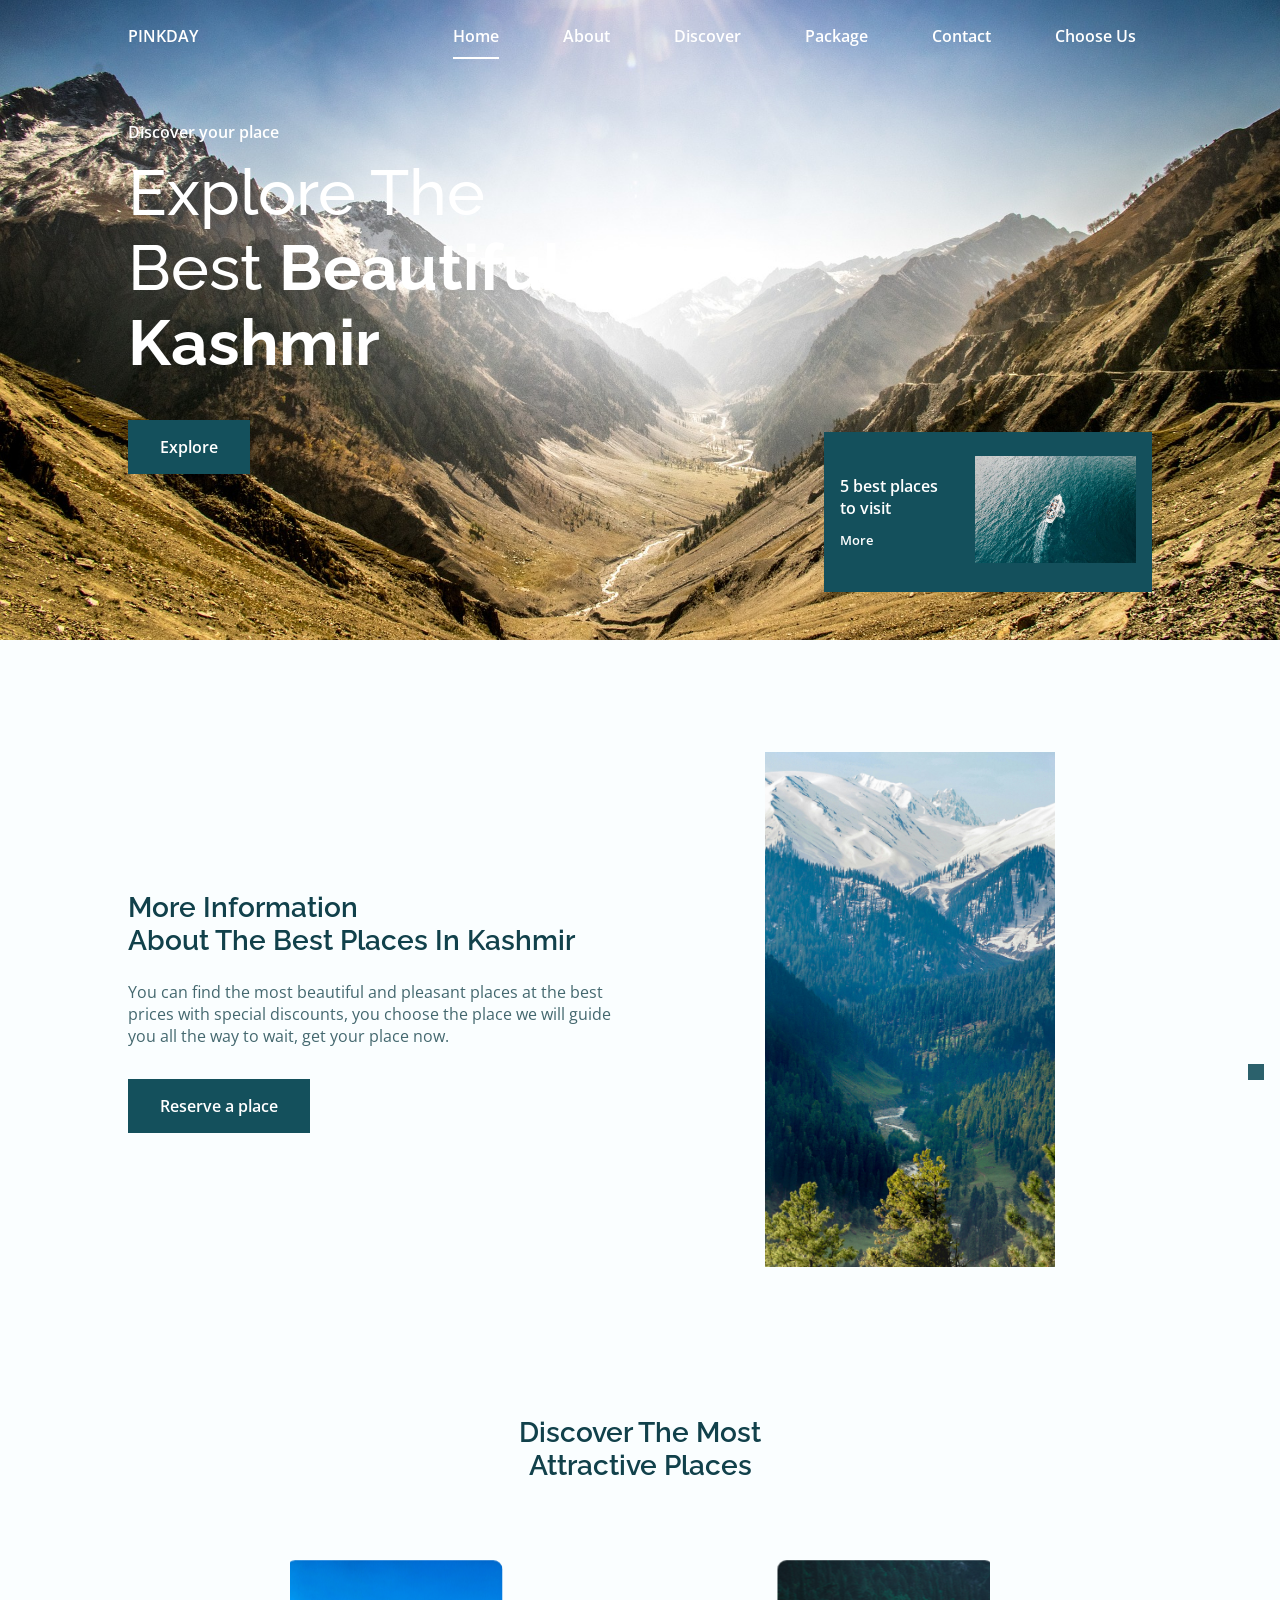
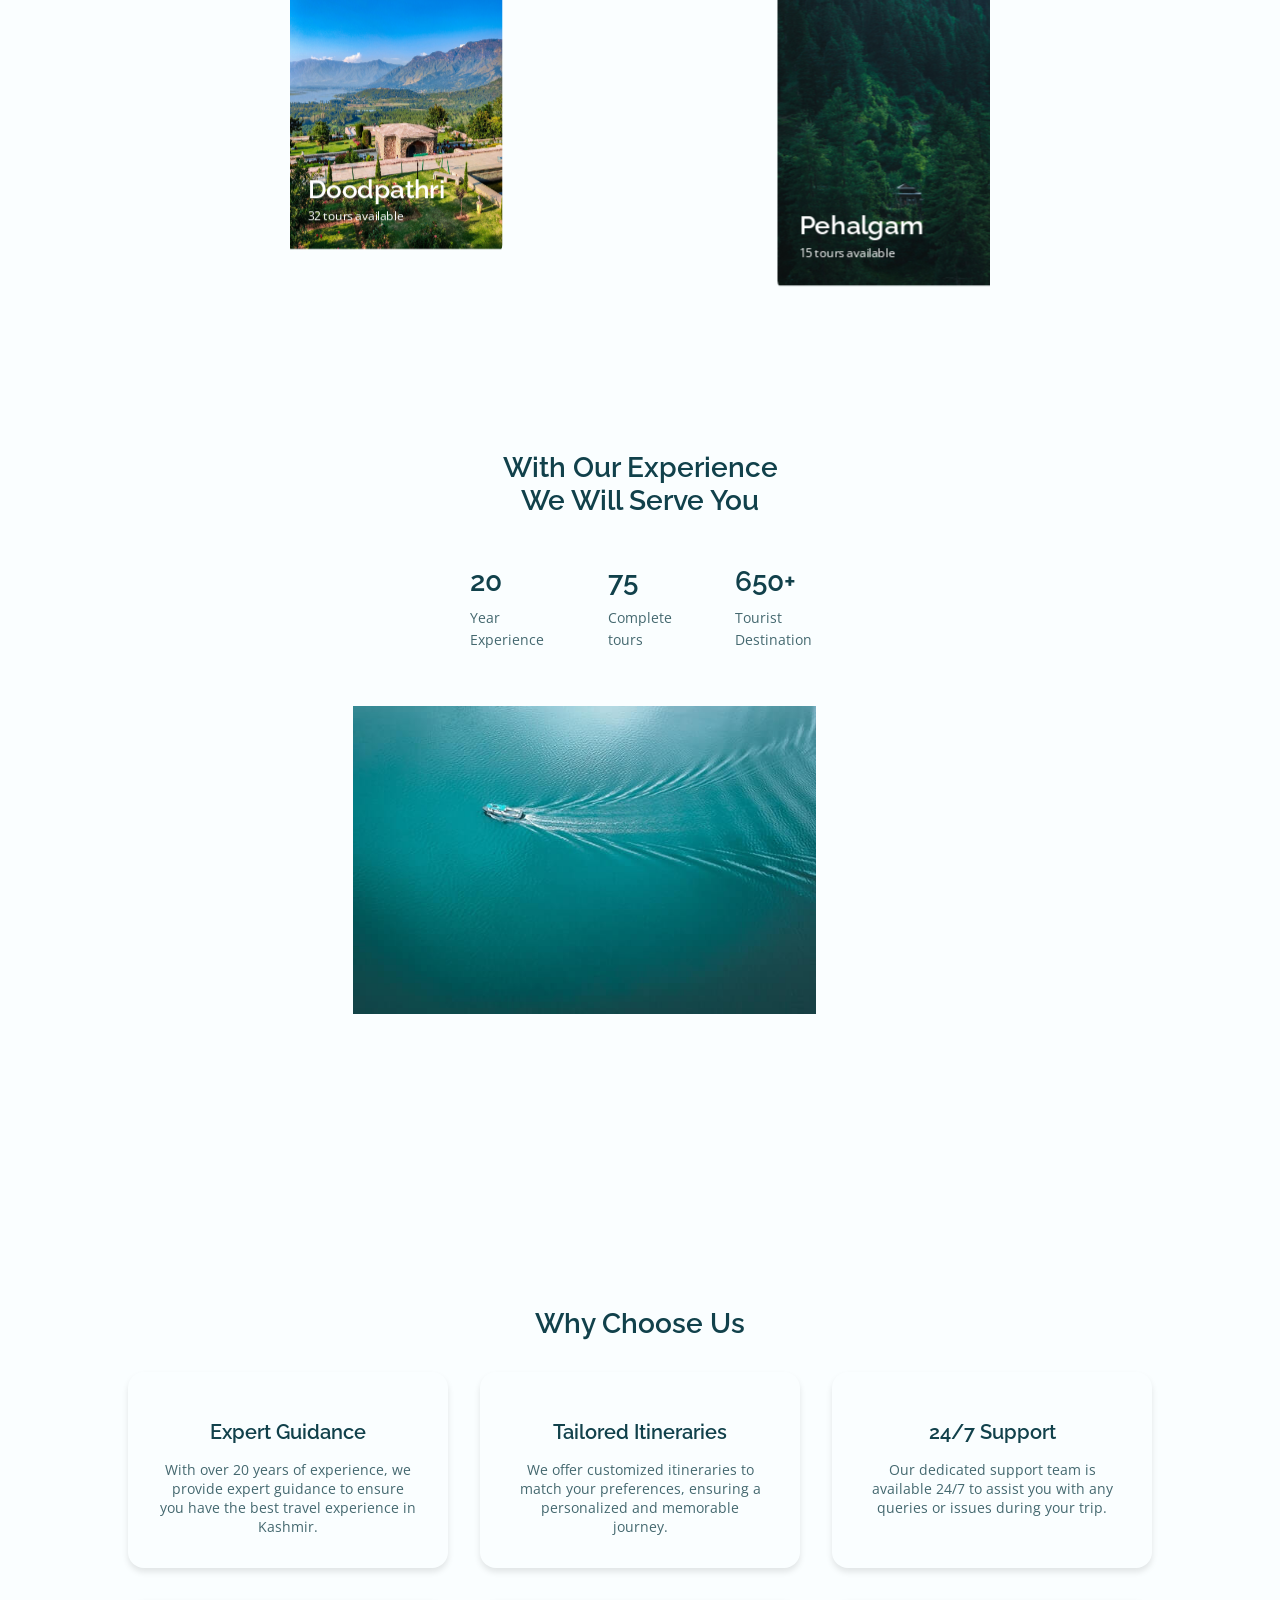
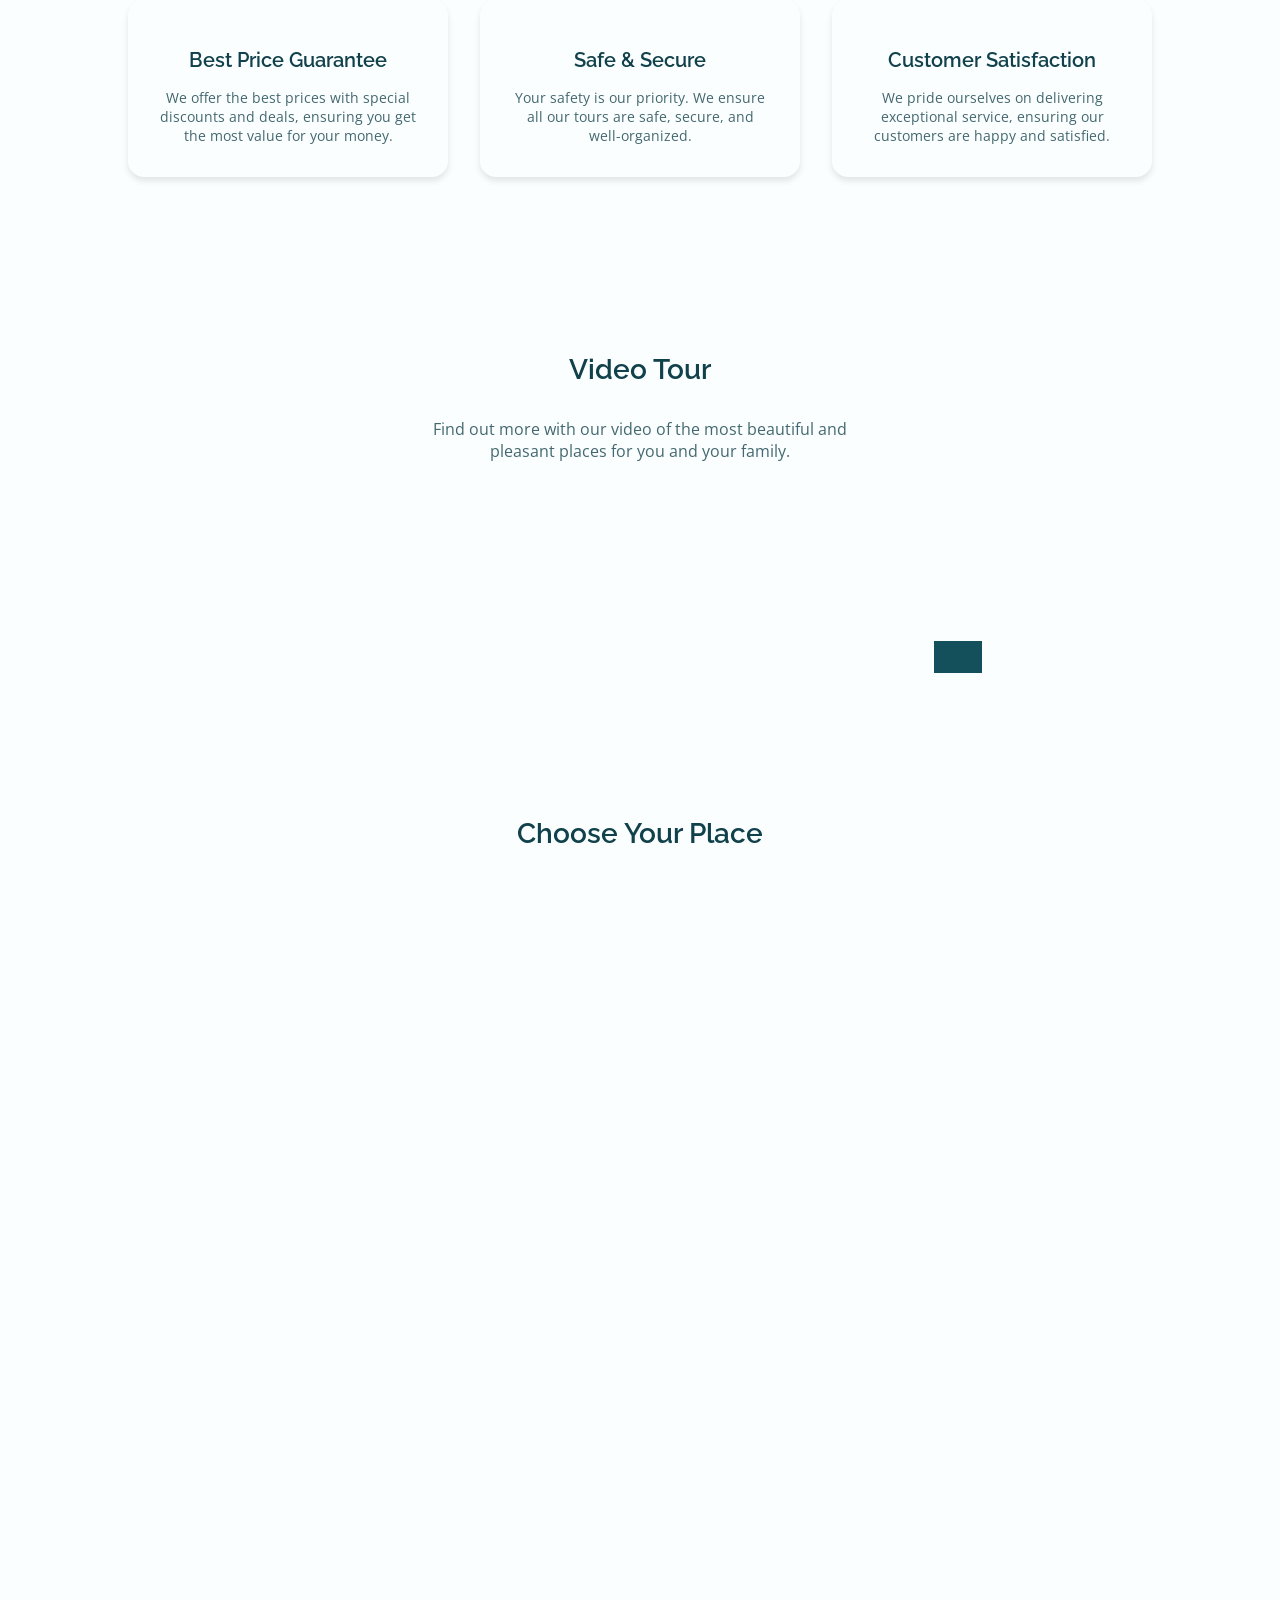
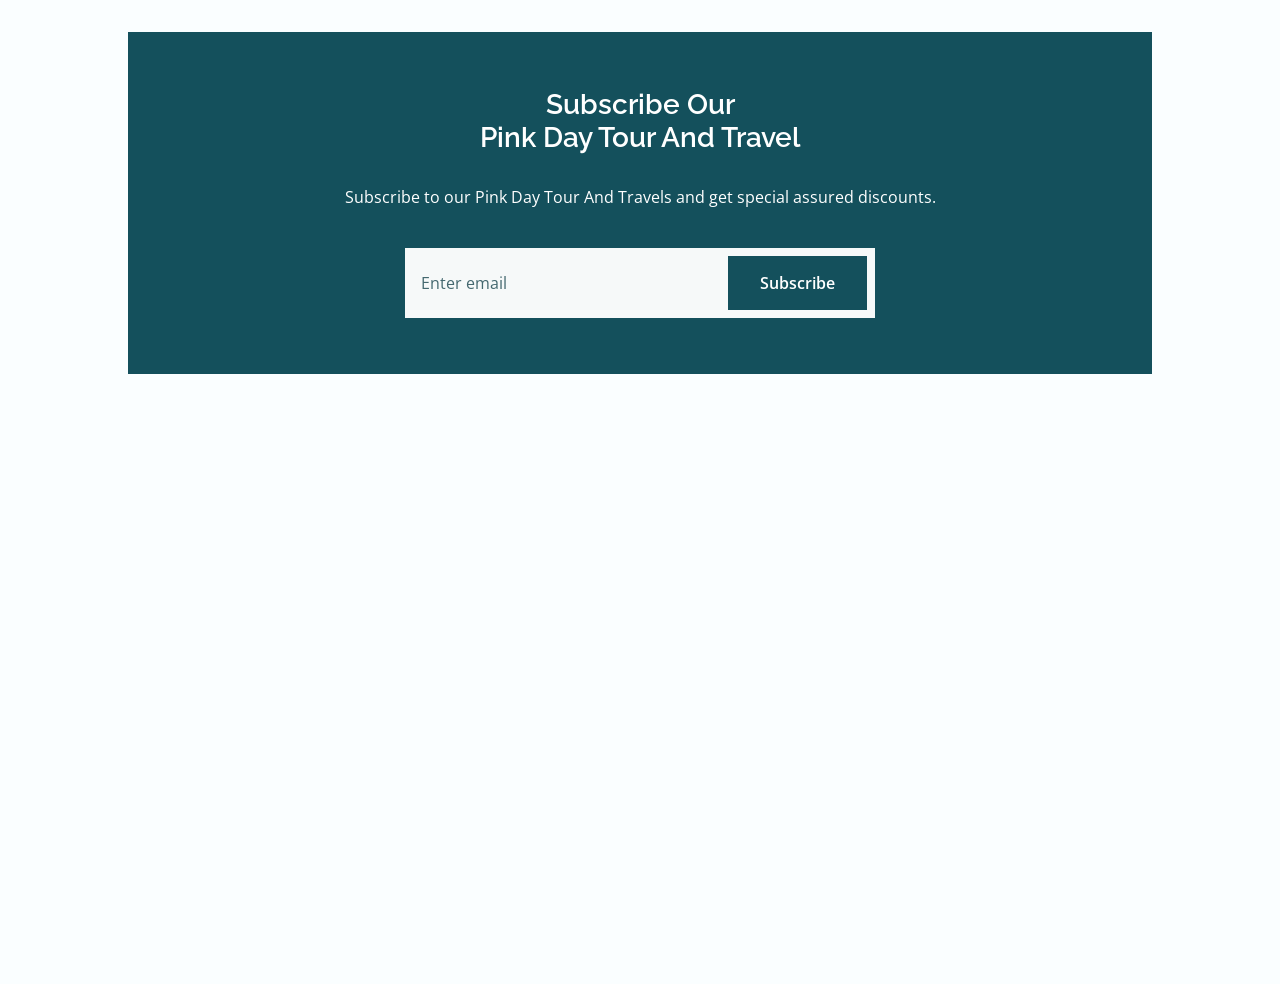
==== commit 9a0895e0: "Add files via upload" ====
--- a/index.html
+++ b/index.html
@@ -109,7 +109,7 @@
                             prices with special discounts, you choose the place we will guide you all the way to wait, get your 
                             place now.
                         </p>
-                        <a href="./assets/pages/contact.html" class="button">Reserve a place</a>
+                        <a href="contact.html" class="button">Reserve a place</a>
                     </div>
 
                     <div class="about__img">
@@ -324,8 +324,9 @@
                             </div>
                         </div>
 
-                        <button class="button button--flex place__button">
-                            <i class="ri-arrow-right-line"></i>
+                        <button class="button button--flex place__button " >
+                            <a href="gold.html"><i class="ri-arrow-right-line" > </i></a>
+                            
                         </button>
                     </div>
 
@@ -347,7 +348,7 @@
                         </div>
 
                         <button class="button button--flex place__button">
-                            <i class="ri-arrow-right-line"></i>
+                            <a href="platinum.html"><i class="ri-arrow-right-line" > </i></a>
                         </button>
                     </div>
 
--- a/assets/css/style.css
+++ b/assets/css/style.css
@@ -1173,4 +1173,132 @@
 .contact__form-button {
   width: 100%;
   justify-content: center;
+}
+
+/*==================== GOLD PACKAGE SPECIFIC ====================*/
+.button--gold {
+  background: linear-gradient(45deg, #FFD700, #D4AF37);
+  color: #2a2a2a;
+  font-weight: 600;
+}
+
+.hero {
+  position: relative;
+  height: 80vh;
+}
+
+.hero__img {
+  width: 100%;
+  height: 80vh;
+  object-fit: cover;
+  filter: brightness(0.7);
+}
+
+.hero__content {
+  position: absolute;
+  top: 50%;
+  left: 50%;
+  transform: translate(-50%, -50%);
+  text-align: center;
+  z-index: 2;
+}
+
+.itinerary__day {
+  display: flex;
+  align-items: center;
+  gap: 2rem;
+  margin-bottom: 3rem;
+}
+
+.itinerary__img {
+  width: 300px;
+  height: 200px;
+  object-fit: cover;
+  border-radius: 1rem;
+}
+
+.package-details__card {
+  background: var(--container-color);
+  padding: 2rem;
+  border-radius: 1rem;
+  text-align: center;
+  transition: transform 0.3s ease, box-shadow 0.3s ease;
+  box-shadow: 0 4px 6px rgba(0, 0, 0, 0.1);
+}
+
+.package-details__card:hover {
+  transform: translateY(-10px);
+  box-shadow: 0 6px 12px rgba(0, 0, 0, 0.15);
+}
+
+.pricing__card {
+  background: var(--container-color);
+  padding: 2rem;
+  border-radius: 1rem;
+  text-align: center;
+  box-shadow: 0 4px 6px rgba(0, 0, 0, 0.1);
+}
+
+/*==================== PLATINUM PACKAGE SPECIFIC ====================*/
+.button--platinum {
+  background: linear-gradient(45deg, #E5E4E2, #C0C0C0);
+  color: #2a2a2a;
+  font-weight: 600;
+}
+
+.hero {
+  position: relative;
+  height: 80vh;
+}
+
+.hero__img {
+  width: 100%;
+  height: 80vh;
+  object-fit: cover;
+  filter: brightness(0.7);
+}
+
+.hero__content {
+  position: absolute;
+  top: 50%;
+  left: 50%;
+  transform: translate(-50%, -50%);
+  text-align: center;
+  z-index: 2;
+}
+
+.itinerary__day {
+  display: flex;
+  align-items: center;
+  gap: 2rem;
+  margin-bottom: 3rem;
+}
+
+.itinerary__img {
+  width: 300px;
+  height: 200px;
+  object-fit: cover;
+  border-radius: 1rem;
+}
+
+.package-details__card {
+  background: var(--container-color);
+  padding: 2rem;
+  border-radius: 1rem;
+  text-align: center;
+  transition: transform 0.3s ease, box-shadow 0.3s ease;
+  box-shadow: 0 4px 6px rgba(0, 0, 0, 0.1);
+}
+
+.package-details__card:hover {
+  transform: translateY(-10px);
+  box-shadow: 0 6px 12px rgba(0, 0, 0, 0.15);
+}
+
+.pricing__card {
+  background: var(--container-color);
+  padding: 2rem;
+  border-radius: 1rem;
+  text-align: center;
+  box-shadow: 0 4px 6px rgba(0, 0, 0, 0.1);
 }
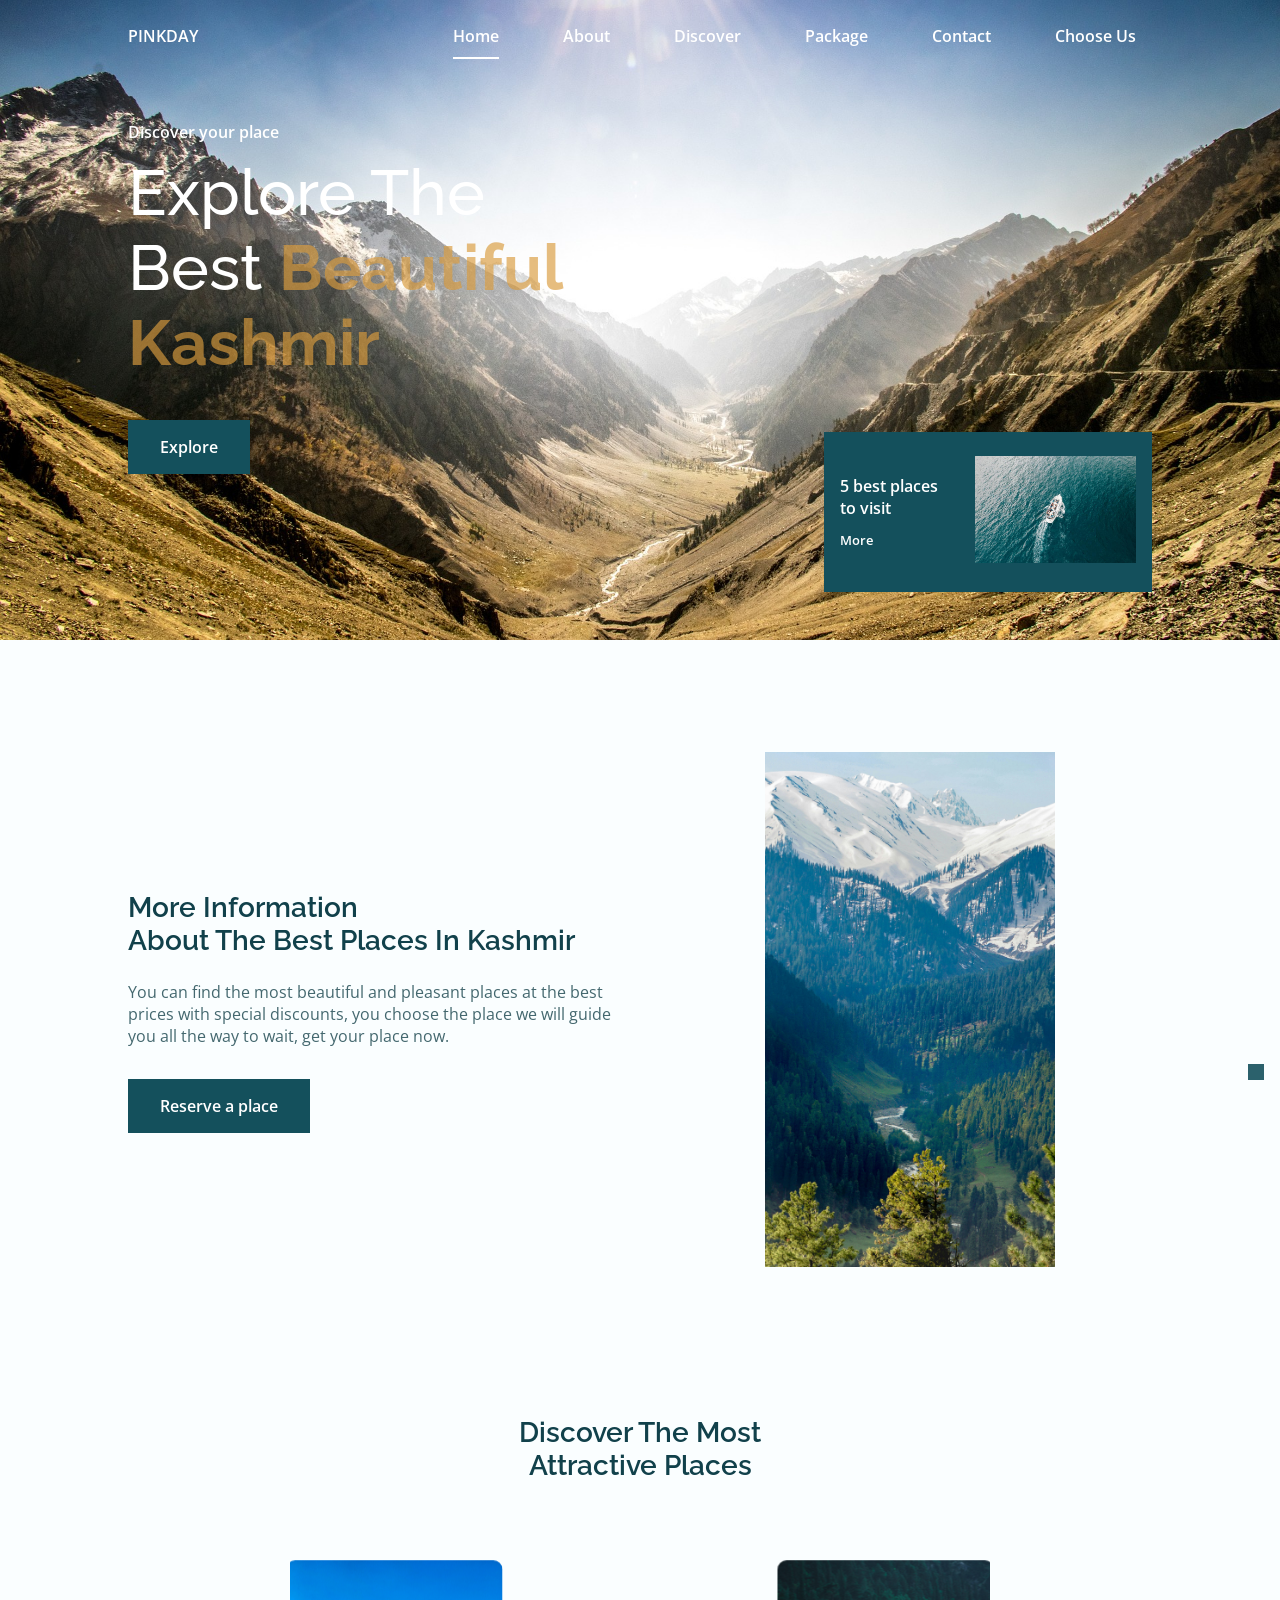
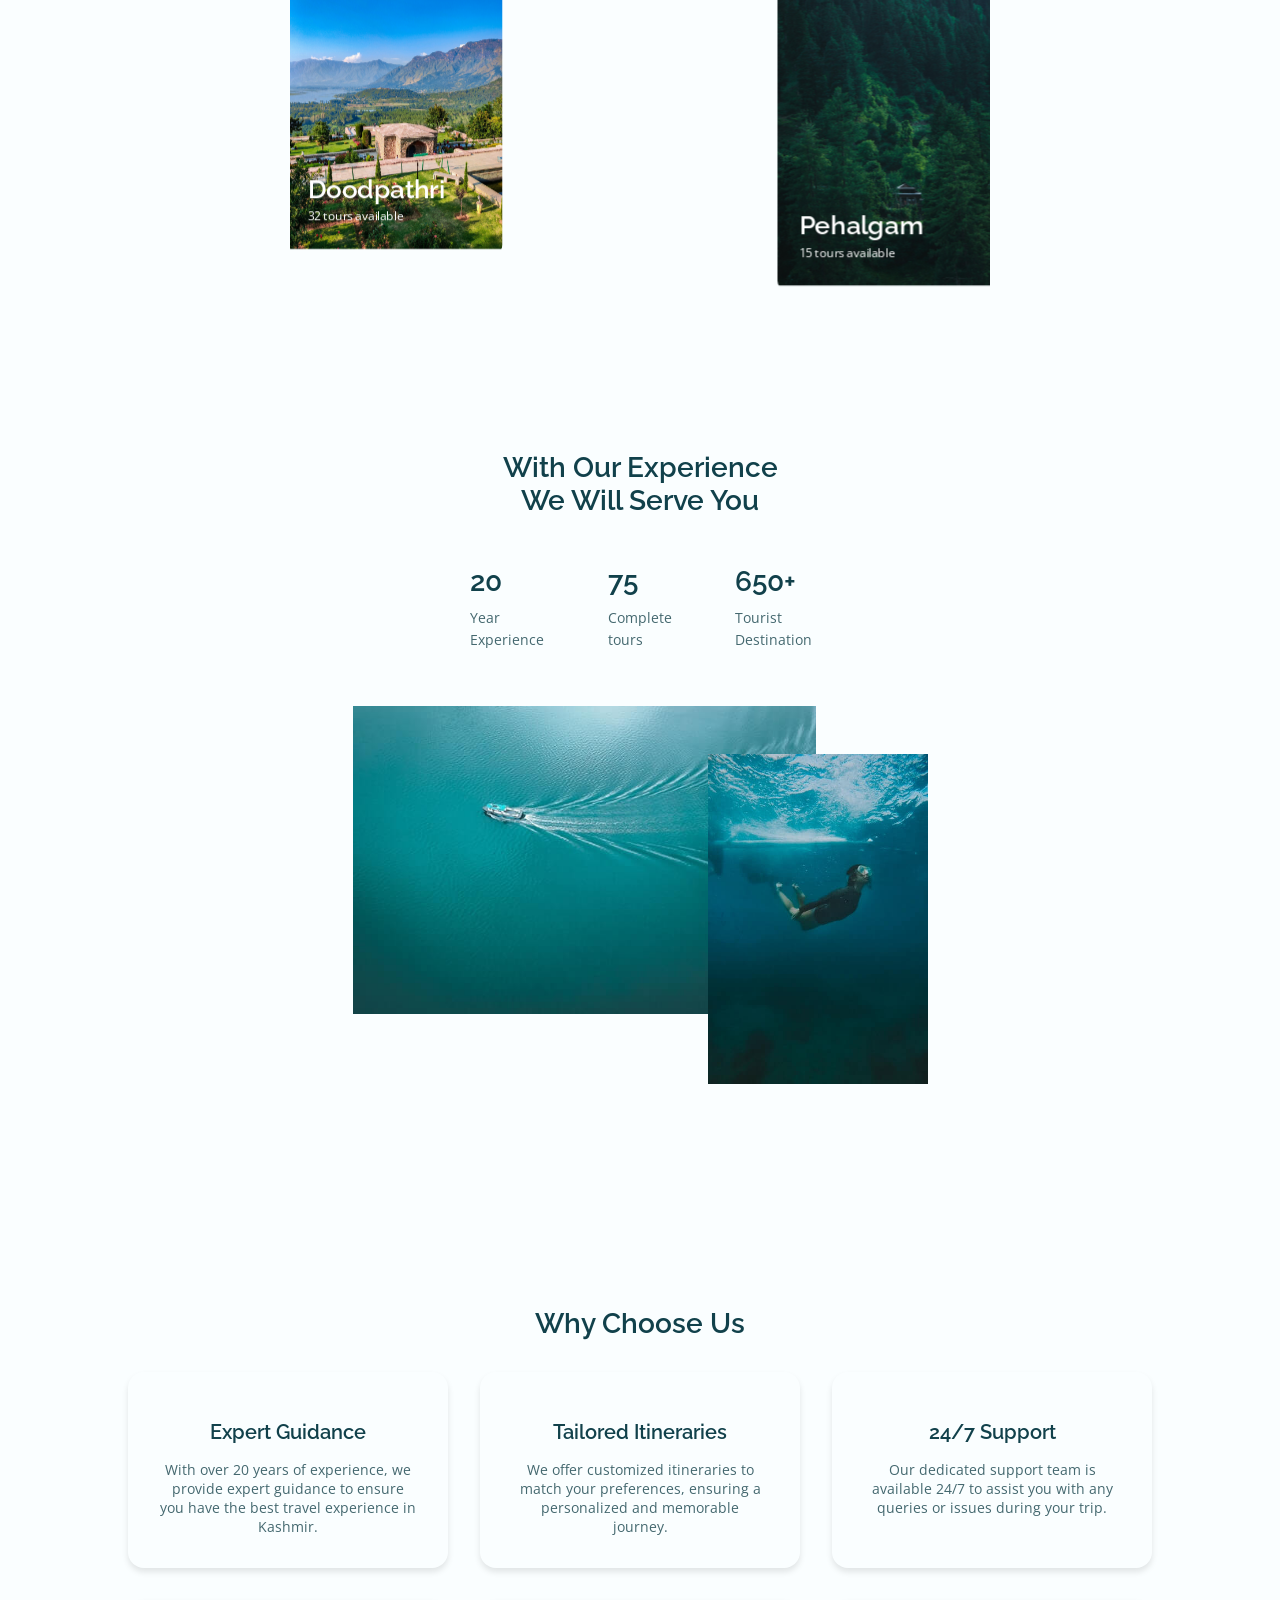
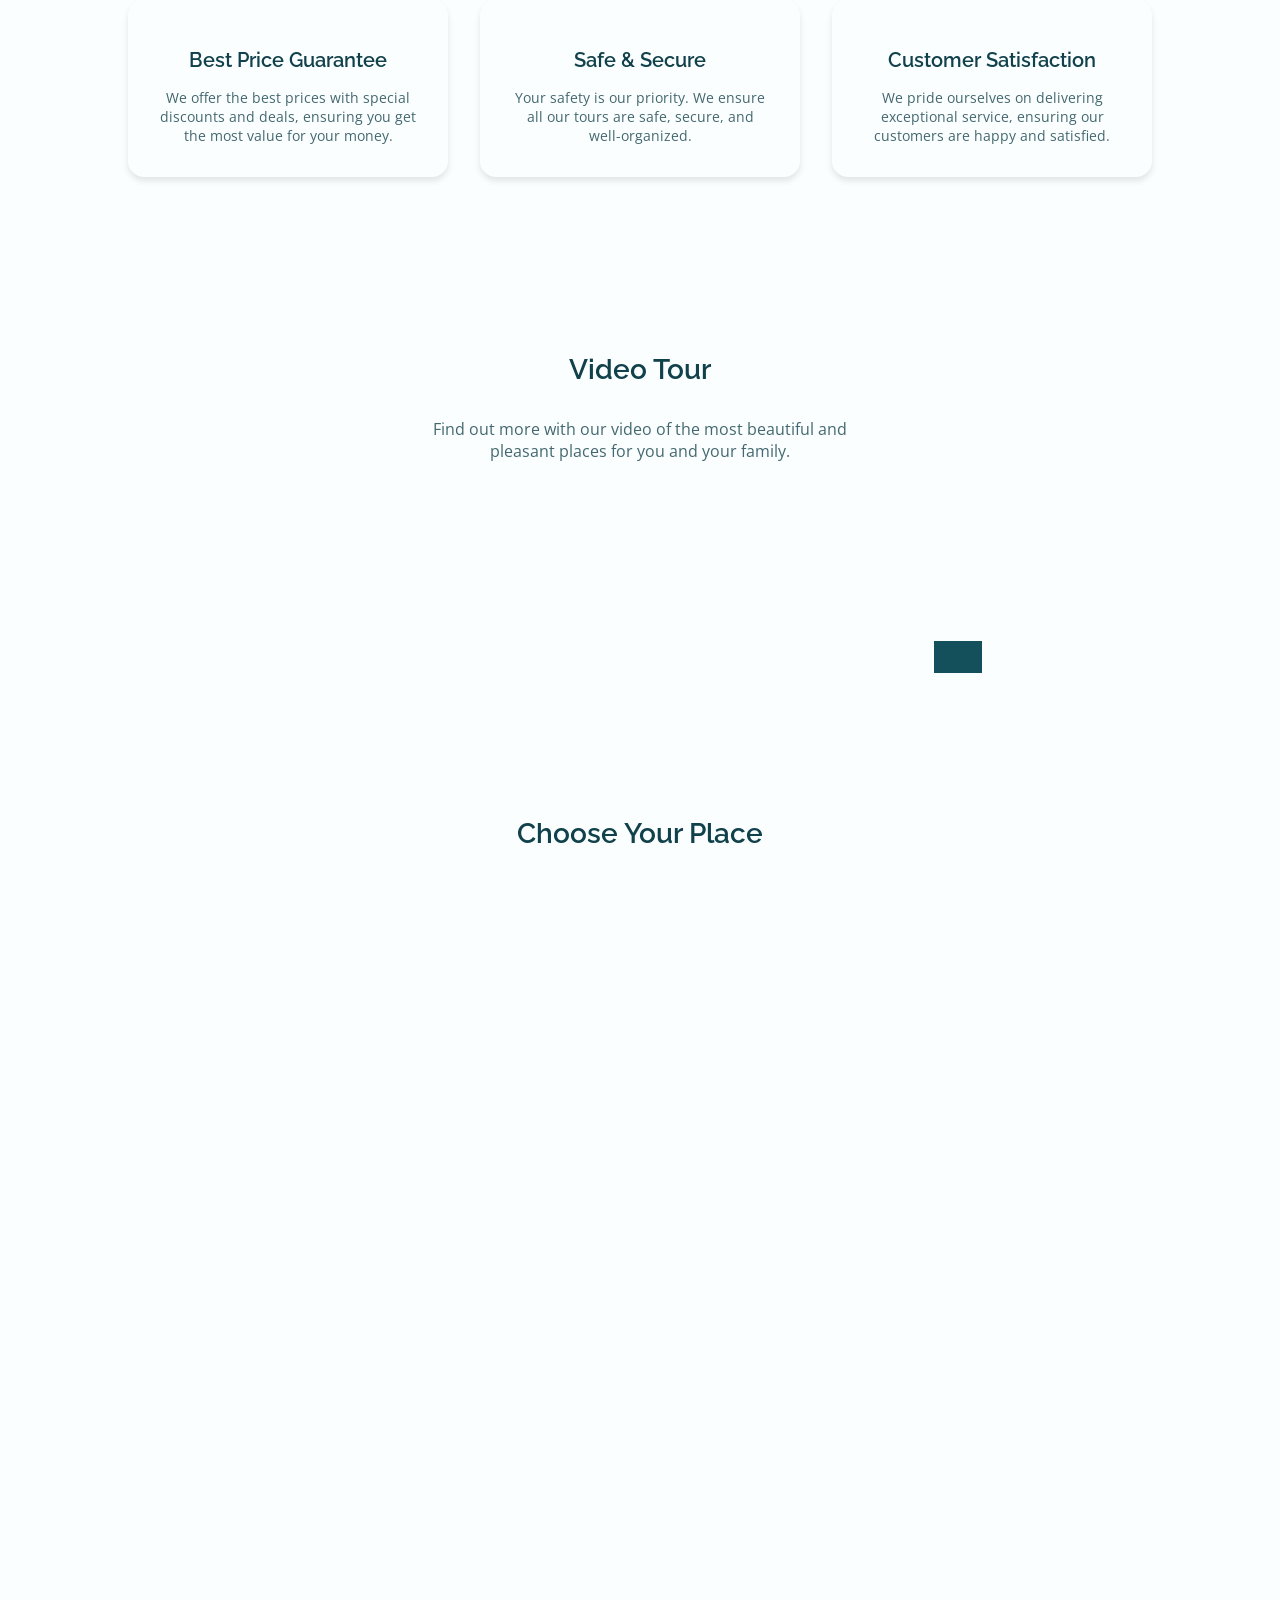
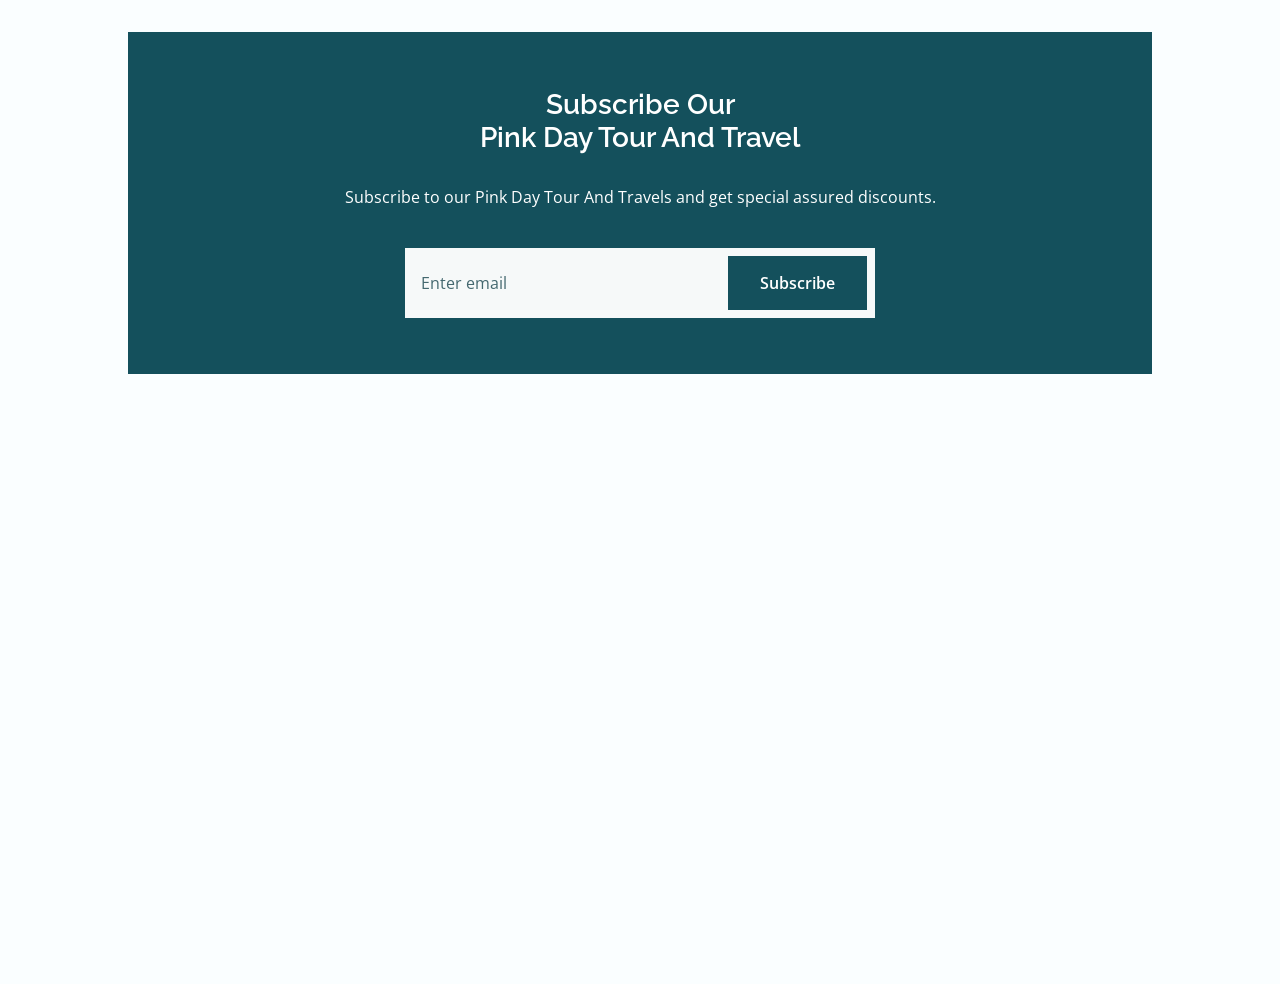
==== commit 826f9e48: "Add files via upload" ====
--- a/index.html
+++ b/index.html
@@ -68,7 +68,7 @@
                 <div class="home__container container grid">
                     <div class="home__data">
                         <span class="home__data-subtitle">Discover your place</span>
-                        <h1 class="home__data-title">Explore The <br> Best <b>Beautiful <br> Kashmir</b></h1>
+                        <h1 class="home__data-title">Explore The <br> Best <b style="color:hsla(36, 68%, 55%, 0.664);">Beautiful <br> Kashmir</b></h1>
                         <a href="#place" class="button">Explore</a>
 
                     </div>
@@ -307,7 +307,7 @@
                 <h2 class="section__title">Choose Your Place</h2>
 
                 <div class="place__container container grid">
-                    <!--==================== PLACES CARD 1 ====================-->
+                    <!--==================== Package CARD 1 ====================-->
                     <div class="place__card">
                         <img src="assets/img/place1.jpg" alt="" class="place__img">
                         
@@ -318,9 +318,9 @@
                             </span>
 
                             <div class="place__data">
-                                <h3 class="place__title">Pehalgam</h3>
+                                <h3 class="place__title">Gold Package</h3>
                                 <span class="place__subtitle">Kashmir</span>
-                                <span class="place__price">23000</span>
+                                <span class="place__price">₹45000</span>
                             </div>
                         </div>
 
@@ -341,9 +341,9 @@
                             </span>
 
                             <div class="place__data">
-                                <h3 class="place__title">Sonmarg</h3>
+                                <h3 class="place__title">Platinum Package</h3>
                                 <span class="place__subtitle">Kashmir</span>
-                                <span class="place__price">15000</span>
+                                <span class="place__price">₹85000</span>
                             </div>
                         </div>
 
@@ -363,14 +363,14 @@
                             </span>
 
                             <div class="place__data">
-                                <h3 class="place__title">Doodpathri</h3>
+                                <h3 class="place__title">Custum package</h3>
                                 <span class="place__subtitle">Kashmir</span>
-                                <span class="place__price">34000</span>
+                                <span class="place__price">contact us</span>
                             </div>
                         </div>
 
                         <button class="button button--flex place__button">
-                            <i class="ri-arrow-right-line"></i>
+                            <a href="custum.html"><i class="ri-arrow-right-line" > </i></a>
                         </button>
                     </div>
 
@@ -409,7 +409,7 @@
                             <div class="place__data">
                                 <h3 class="place__title">Hvar</h3>
                                 <span class="place__subtitle">yusmarg</span>
-                                <span class="place__price">29000</span>
+                                <span class="place__price">₹29000</span>
                             </div>
                         </div>
 
--- a/assets/css/style.css
+++ b/assets/css/style.css
@@ -1175,130 +1175,201 @@
   justify-content: center;
 }
 
+
+
+
 /*==================== GOLD PACKAGE SPECIFIC ====================*/
 .button--gold {
-  background: linear-gradient(45deg, #FFD700, #D4AF37);
-  color: #2a2a2a;
-  font-weight: 600;
+    background: linear-gradient(45deg, #FFD700, #D4AF37);
+    color: #2a2a2a;
+    font-weight: 600;
 }
 
 .hero {
-  position: relative;
-  height: 80vh;
+    position: relative;
+    height: 80vh;
 }
 
 .hero__img {
-  width: 100%;
-  height: 80vh;
-  object-fit: cover;
-  filter: brightness(0.7);
+    width: 100%;
+    height: 80vh;
+    object-fit: cover;
+    filter: brightness(0.7);
 }
 
 .hero__content {
-  position: absolute;
-  top: 50%;
-  left: 50%;
-  transform: translate(-50%, -50%);
-  text-align: center;
-  z-index: 2;
-}
-
-.itinerary__day {
-  display: flex;
-  align-items: center;
+    position: absolute;
+    top: 50%;
+    left: 50%;
+    transform: translate(-50%, -50%);
+    text-align: center;
+    z-index: 2;
+}
+
+.offer__box {
+    background: var(--container-color);
+    padding: 2rem;
+    border-radius: 1rem;
+    position: relative;
+    box-shadow: 0 4px 20px rgba(255, 215, 0, 0.2);
+}
+
+.offer__badge {
+    position: absolute;
+    top: -15px;
+    right: -15px;
+    background: #ff4c4c;
+    color: white;
+    padding: 0.5rem 1rem;
+    border-radius: 2rem;
+    font-size: 0.9rem;
+}
+
+.countdown {
+    display: flex;
+    gap: 2rem;
+    justify-content: center;
+    margin: 2rem 0;
+}
+
+.countdown__item span {
+    font-size: 2.5rem;
+    font-weight: 700;
+    color: var(--first-color);
+}
+
+
+
+
+
+
+
+
+
+/* Amenities Section Styling */
+.amenities__container {
+  display: grid;
+  grid-template-columns: repeat(auto-fit, minmax(250px, 1fr));
   gap: 2rem;
-  margin-bottom: 3rem;
-}
-
-.itinerary__img {
-  width: 300px;
-  height: 200px;
-  object-fit: cover;
-  border-radius: 1rem;
-}
-
-.package-details__card {
+}
+
+.amenities__card {
   background: var(--container-color);
   padding: 2rem;
+  border-radius: 15px;
+  text-align: center;
+  box-shadow: 0 4px 8px rgba(0, 0, 0, 0.1);
+  transition: transform 0.3s ease, box-shadow 0.3s ease;
+  opacity: 0; /* Start with 0 opacity for fade-in effect */
+}
+
+.amenities__icon {
+  font-size: 2.5rem;
+  color: var(--first-color);
+  margin-bottom: 1rem;
+}
+
+.amenities__card h3 {
+  font-size: 1.25rem;
+  margin-bottom: 0.75rem;
+  color: var(--title-color);
+}
+
+.amenities__card p {
+  font-size: 0.9rem;
+  color: var(--text-color);
+}
+
+/* Hover Effect */
+.amenities__card:hover {
+  transform: translateY(-10px);
+  box-shadow: 0 8px 16px rgba(0, 0, 0, 0.2);
+}
+
+/* Fade-in Animation */
+@keyframes fadeInUp {
+  from {
+      opacity: 0;
+      transform: translateY(20px);
+  }
+  to {
+      opacity: 1;
+      transform: translateY(0);
+  }
+}
+
+/* Apply Animation to Amenities Cards */
+.amenities__card.animated {
+  animation: fadeInUp 0.8s ease forwards;
+}
+
+.itinerary{
+  height: 1000px
+}
+
+
+
+
+/*==================== CUSTOM PACKAGE ====================*/
+.custom-package__form {
+  max-width: 800px;
+  margin: 0 auto;
+  padding: 2rem;
+  background: var(--container-color);
   border-radius: 1rem;
-  text-align: center;
-  transition: transform 0.3s ease, box-shadow 0.3s ease;
   box-shadow: 0 4px 6px rgba(0, 0, 0, 0.1);
 }
 
-.package-details__card:hover {
-  transform: translateY(-10px);
-  box-shadow: 0 6px 12px rgba(0, 0, 0, 0.15);
-}
-
-.pricing__card {
-  background: var(--container-color);
-  padding: 2rem;
-  border-radius: 1rem;
-  text-align: center;
-  box-shadow: 0 4px 6px rgba(0, 0, 0, 0.1);
-}
-
-/*==================== PLATINUM PACKAGE SPECIFIC ====================*/
-.button--platinum {
-  background: linear-gradient(45deg, #E5E4E2, #C0C0C0);
-  color: #2a2a2a;
-  font-weight: 600;
-}
-
-.hero {
-  position: relative;
-  height: 80vh;
-}
-
-.hero__img {
+.package-options {
+  display: grid;
+  grid-template-columns: repeat(auto-fit, minmax(200px, 1fr));
+  gap: 1rem;
+}
+
+.option-card {
+  padding: 1rem;
+  border: 1px solid var(--text-color-light);
+  border-radius: 8px;
+  cursor: pointer;
+  transition: all 0.3s ease;
+}
+
+.option-card.selected {
+  border-color: var(--first-color);
+  background: rgba(255, 76, 76, 0.1);
+}
+
+.option-card label {
+  display: flex;
+  align-items: center;
+  gap: 0.5rem;
+  cursor: pointer;
+}
+
+.option-card i {
+  font-size: 1.5rem;
+  color: var(--first-color);
+}
+
+.form-group {
+  margin-bottom: 2rem;
+}
+
+.form-group h3 {
+  margin-bottom: 1rem;
+  color: var(--first-color);
+}
+
+.form-control {
   width: 100%;
-  height: 80vh;
-  object-fit: cover;
-  filter: brightness(0.7);
-}
-
-.hero__content {
-  position: absolute;
-  top: 50%;
-  left: 50%;
-  transform: translate(-50%, -50%);
-  text-align: center;
-  z-index: 2;
-}
-
-.itinerary__day {
-  display: flex;
-  align-items: center;
-  gap: 2rem;
-  margin-bottom: 3rem;
-}
-
-.itinerary__img {
-  width: 300px;
-  height: 200px;
-  object-fit: cover;
-  border-radius: 1rem;
-}
-
-.package-details__card {
-  background: var(--container-color);
-  padding: 2rem;
-  border-radius: 1rem;
-  text-align: center;
-  transition: transform 0.3s ease, box-shadow 0.3s ease;
-  box-shadow: 0 4px 6px rgba(0, 0, 0, 0.1);
-}
-
-.package-details__card:hover {
-  transform: translateY(-10px);
-  box-shadow: 0 6px 12px rgba(0, 0, 0, 0.15);
-}
-
-.pricing__card {
-  background: var(--container-color);
-  padding: 2rem;
-  border-radius: 1rem;
-  text-align: center;
-  box-shadow: 0 4px 6px rgba(0, 0, 0, 0.1);
+  padding: 1rem;
+  border: 1px solid var(--text-color-light);
+  border-radius: 0.5rem;
+  background: var(--body-color);
+  color: var(--text-color);
+  outline: none;
+}
+
+.form-control:focus {
+  border-color: var(--first-color);
 }
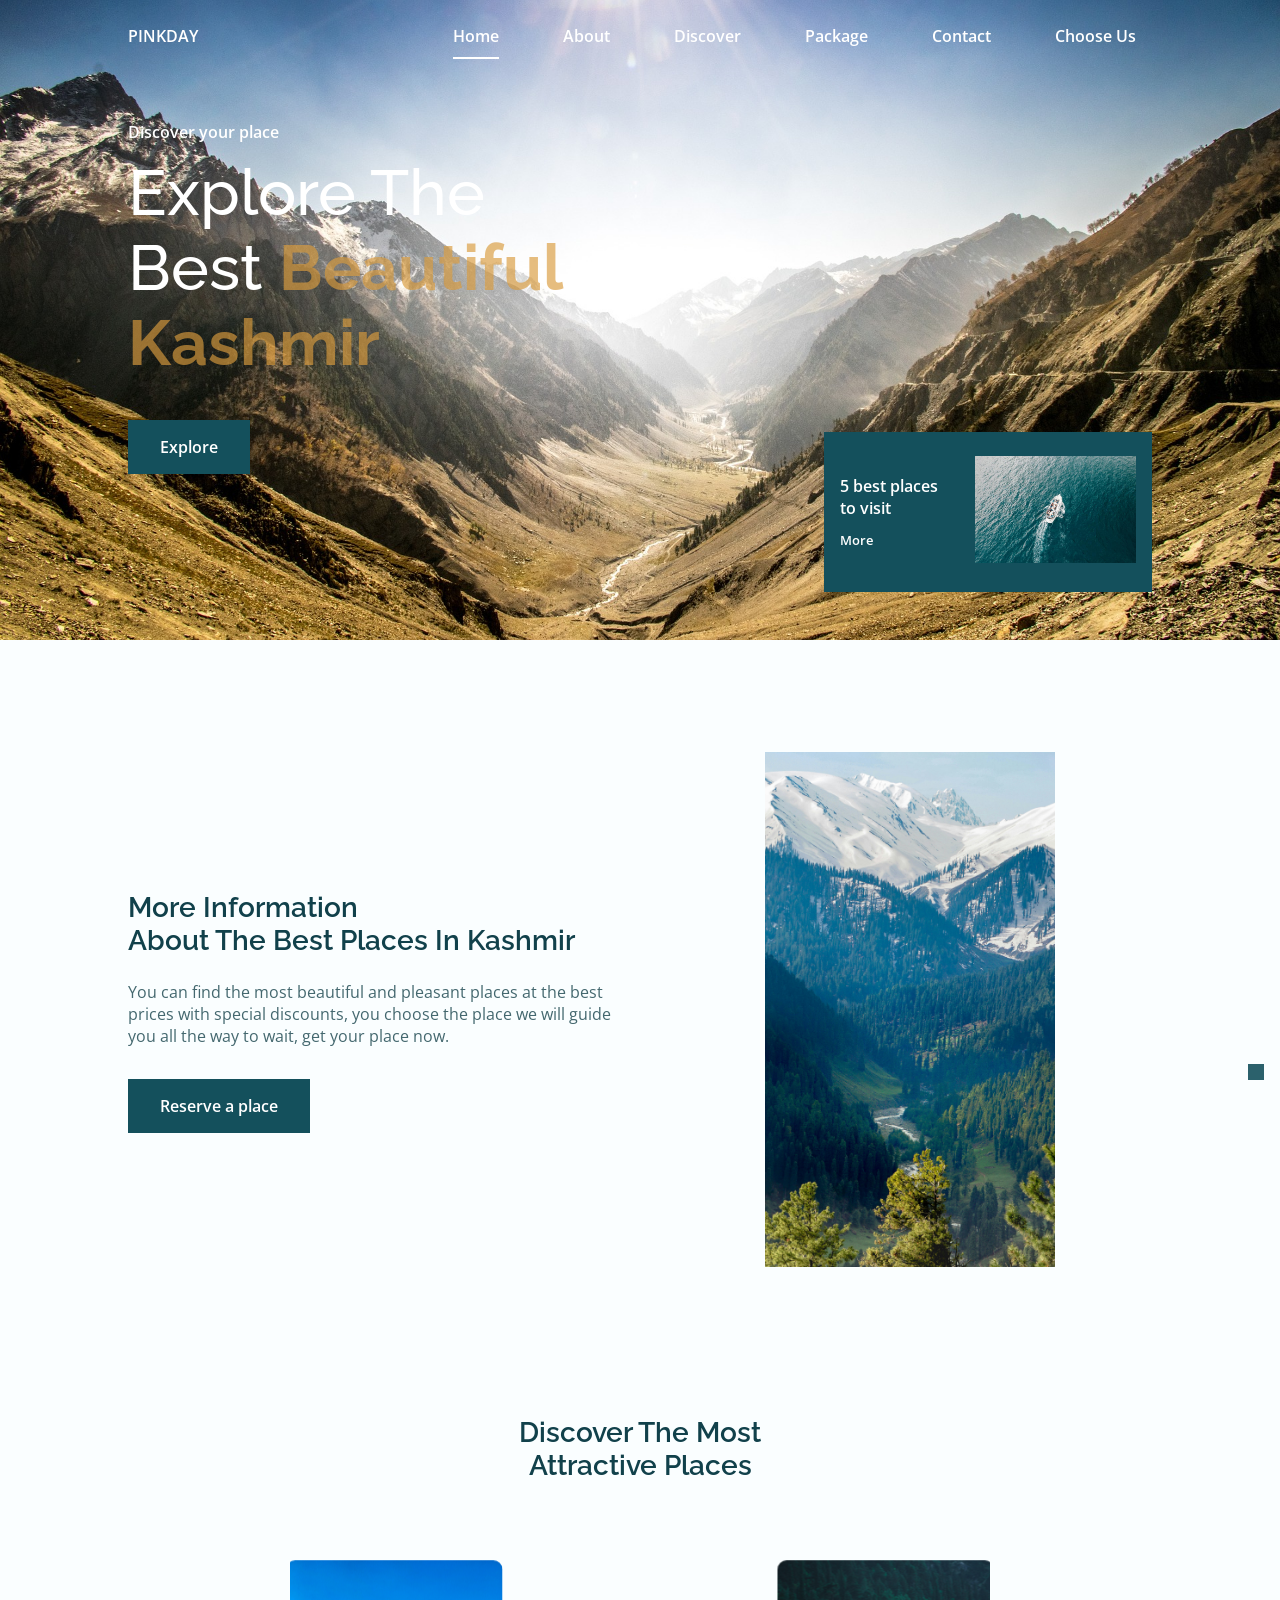
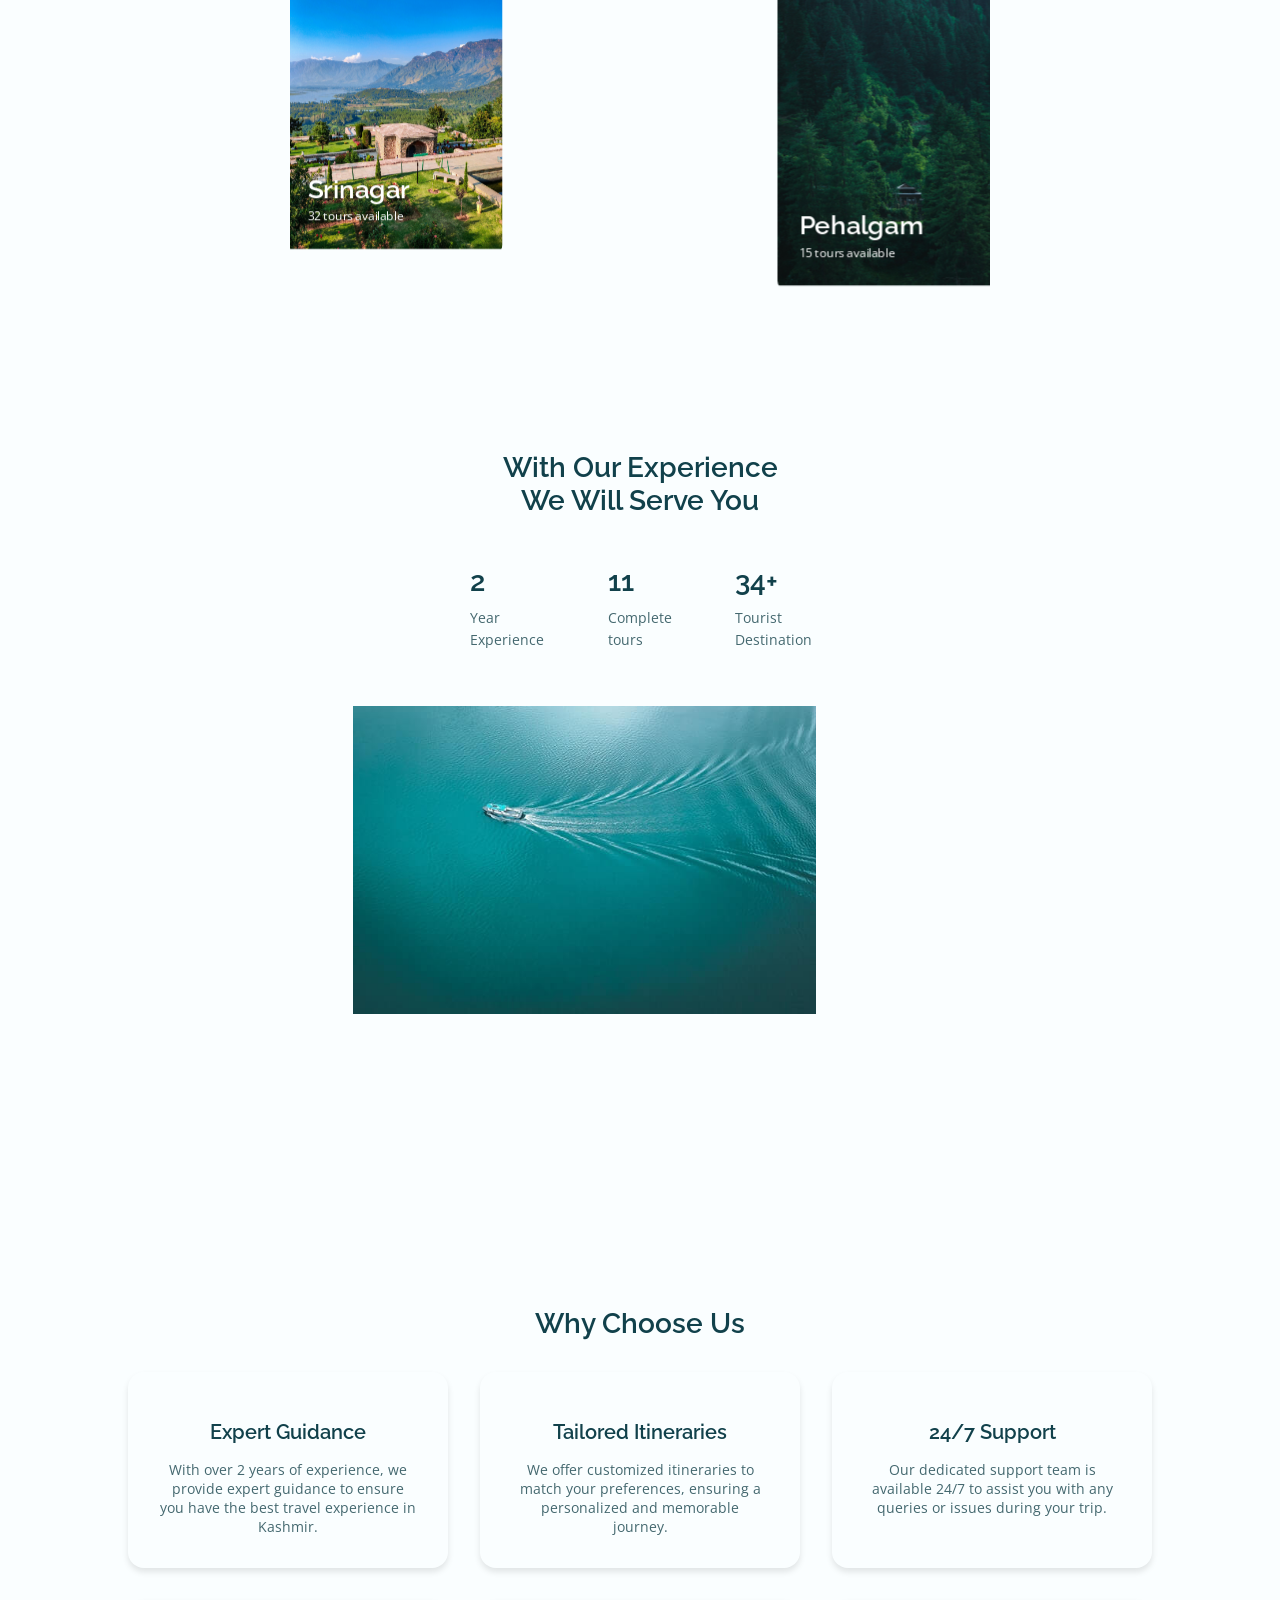
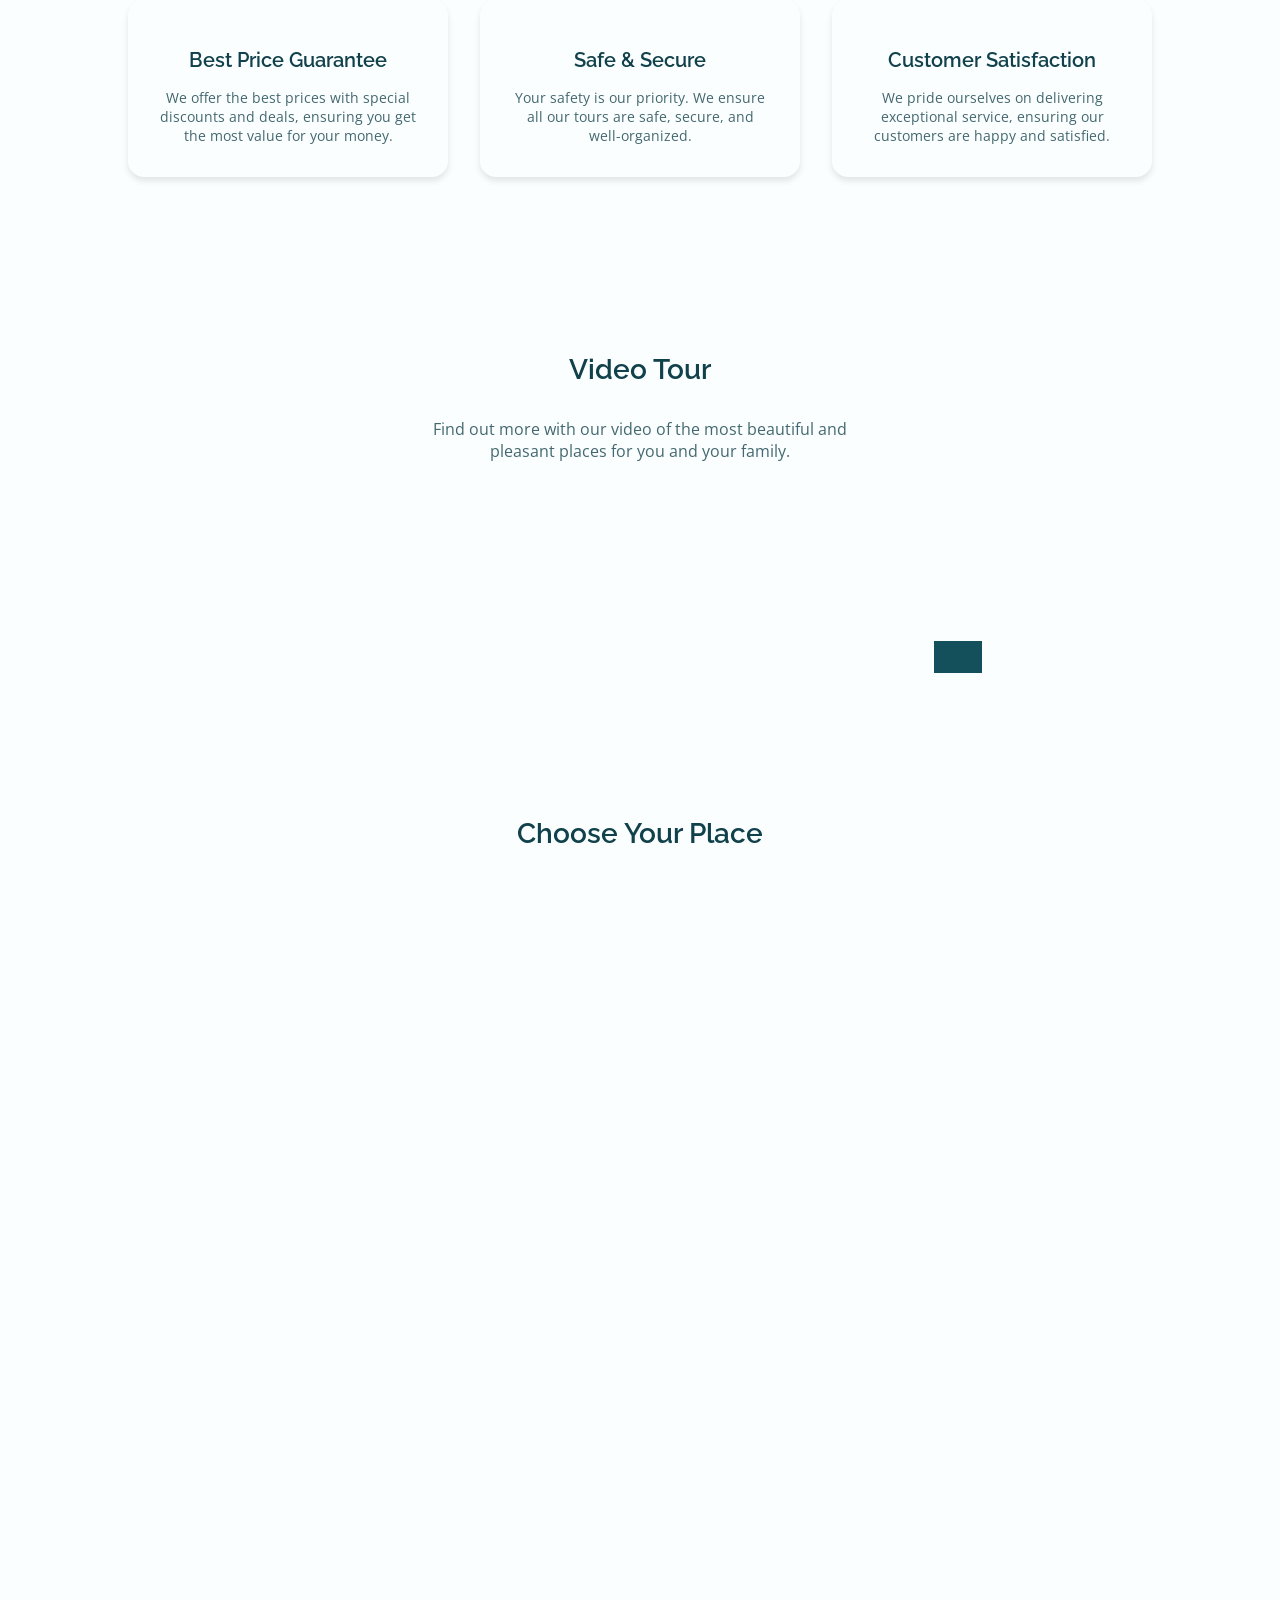
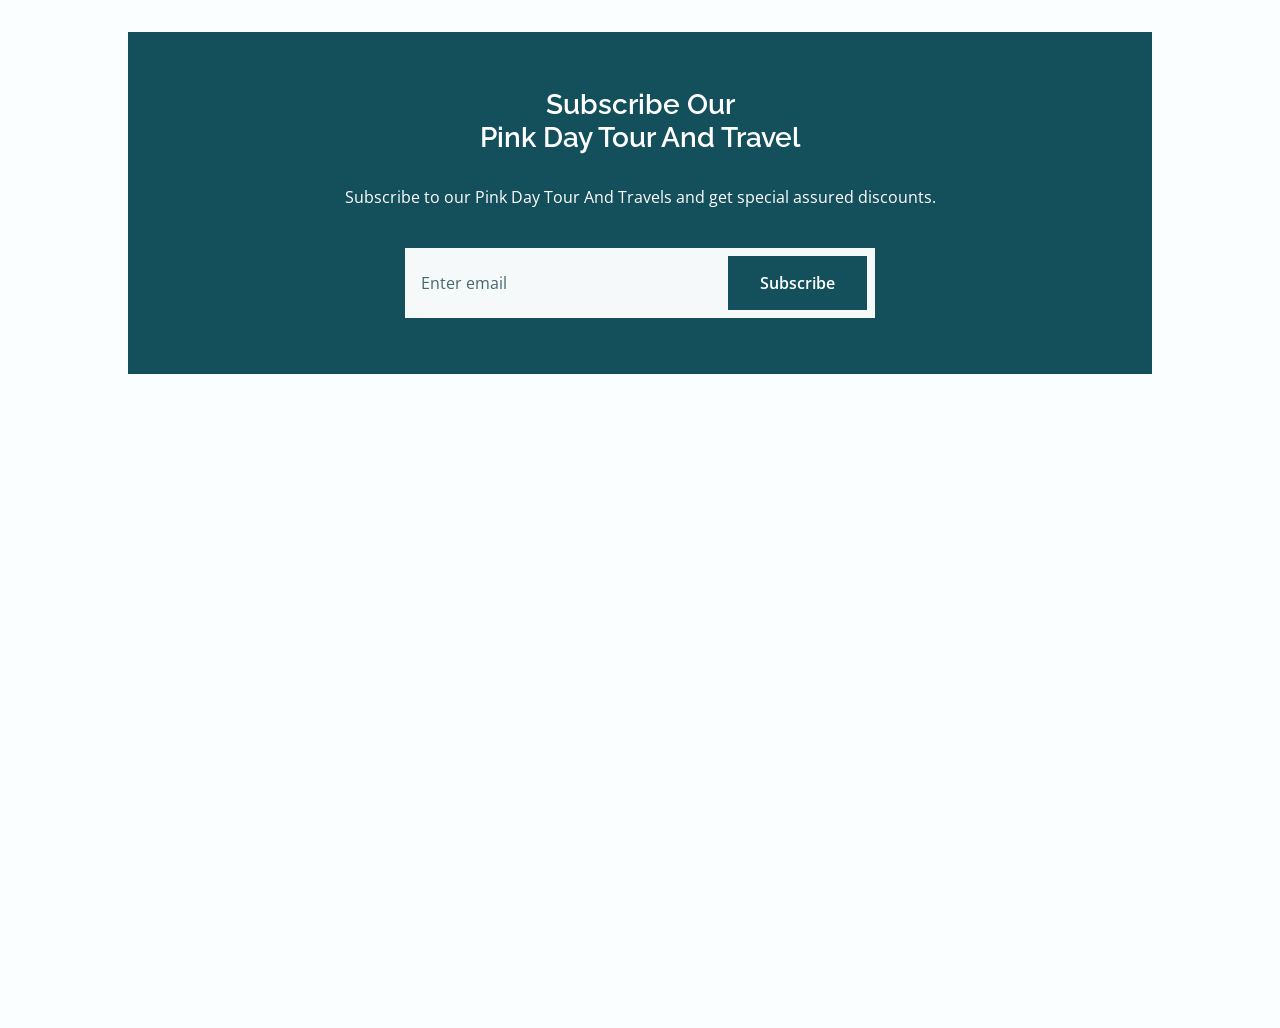
==== commit 4b2a5909: "Add files via upload" ====
--- a/index.html
+++ b/index.html
@@ -152,7 +152,7 @@
                         <div class="discover__card swiper-slide">
                             <img src="assets/img/discover3.jpg" alt="" class="discover__img">
                             <div class="discover__data">
-                                <h2 class="discover__title">Sonmarg</h2>
+                                <h2 class="discover__title">Dal Lake</h2>
                                 <span class="discover__description">18 tours available</span>
                             </div>
                         </div>
@@ -161,7 +161,7 @@
                         <div class="discover__card swiper-slide">
                             <img src="assets/img/discover4.jpg" alt="" class="discover__img">
                             <div class="discover__data">
-                                <h2 class="discover__title">Doodpathri</h2>
+                                <h2 class="discover__title">Srinagar</h2>
                                 <span class="discover__description">32 tours available</span>
                             </div>
                         </div>
@@ -176,17 +176,17 @@
                 <div class="experience__container container grid">
                     <div class="experience__content grid">
                         <div class="experience__data">
-                            <h2 class="experience__number">20</h2>
+                            <h2 class="experience__number">2</h2>
                             <span class="experience__description">Year <br> Experience</span>
                         </div>
 
                         <div class="experience__data">
-                            <h2 class="experience__number">75</h2>
+                            <h2 class="experience__number">11</h2>
                             <span class="experience__description">Complete <br> tours</span>
                         </div>
 
                         <div class="experience__data">
-                            <h2 class="experience__number">650+</h2>
+                            <h2 class="experience__number">34+</h2>
                             <span class="experience__description">Tourist <br> Destination</span>
                         </div>
                     </div>
@@ -218,7 +218,7 @@
             </div>
             <h3 class="why-choose-us__title">Expert Guidance</h3>
             <p class="why-choose-us__description">
-                With over 20 years of experience, we provide expert guidance to ensure you have the best travel experience in Kashmir.
+                With over 2 years of experience, we provide expert guidance to ensure you have the best travel experience in Kashmir.
             </p>
         </div>
 
@@ -309,23 +309,23 @@
                 <div class="place__container container grid">
                     <!--==================== Package CARD 1 ====================-->
                     <div class="place__card">
-                        <img src="assets/img/place1.jpg" alt="" class="place__img">
+                        <img src="assets/img/place2.jpg" alt="" class="place__img">
                         
                         <div class="place__content">
                             <span class="place__rating">
                                 <i class="ri-star-line place__rating-icon"></i>
-                                <span class="place__rating-number">4,8</span>
+                                <span class="place__rating-number">5 Days|4 Nights</span>
                             </span>
 
                             <div class="place__data">
                                 <h3 class="place__title">Gold Package</h3>
                                 <span class="place__subtitle">Kashmir</span>
-                                <span class="place__price">₹45000</span>
+                                <span class="place__price">₹35000</span>
                             </div>
                         </div>
 
                         <button class="button button--flex place__button " >
-                            <a href="gold.html"><i class="ri-arrow-right-line" > </i></a>
+                            <a href="gold.html"><i class="ri-arrow-right-line"></i></a>
                             
                         </button>
                     </div>
@@ -337,13 +337,13 @@
                         <div class="place__content">
                             <span class="place__rating">
                                 <i class="ri-star-line place__rating-icon"></i>
-                                <span class="place__rating-number">5,0</span>
+                                <span class="place__rating-number"> 6 Days|5 Nights</span>
                             </span>
 
                             <div class="place__data">
                                 <h3 class="place__title">Platinum Package</h3>
                                 <span class="place__subtitle">Kashmir</span>
-                                <span class="place__price">₹85000</span>
+                                <span class="place__price">₹45000</span>
                             </div>
                         </div>
 
@@ -359,11 +359,11 @@
                         <div class="place__content">
                             <span class="place__rating">
                                 <i class="ri-star-line place__rating-icon"></i>
-                                <span class="place__rating-number">4,9</span>
+                                <span class="place__rating-number">custom</span>
                             </span>
 
                             <div class="place__data">
-                                <h3 class="place__title">Custum package</h3>
+                                <h3 class="place__title">custom package</h3>
                                 <span class="place__subtitle">Kashmir</span>
                                 <span class="place__price">contact us</span>
                             </div>
@@ -374,30 +374,30 @@
                         </button>
                     </div>
 
-                    <!--==================== PLACES CARD 4 ====================-->
+                    <!-- ==================== PLACES CARD 4 ====================-->
                     <div class="place__card">
-                        <img src="assets/img/place4.jpg" alt="" class="place__img">
+                        <img src="assets/img/place2.jpg" alt="" class="place__img">
                         
                         <div class="place__content">
                             <span class="place__rating">
                                 <i class="ri-star-line place__rating-icon"></i>
-                                <span class="place__rating-number">4,8</span>
+                                <span class="place__rating-number">custom</span>
                             </span>
 
                             <div class="place__data">
-                                <h3 class="place__title">Gulmarg</h3>
-                                <span class="place__subtitle">Kashmir</span>
-                                <span class="place__price">24000</span>
+                                <h3 class="place__title">Umrah & Hajj</h3>
+                                <span class="place__subtitle">UAE</span>
+                                <span class="place__price">Contact us</span>
                             </div>
                         </div>
 
                         <button class="button button--flex place__button">
-                            <i class="ri-arrow-right-line"></i>
+                            <a href="umrah.html"><i class="ri-arrow-right-line" > </i></a>
                         </button>
                     </div>
 
                     <!--==================== PLACES CARD 5 ====================-->
-                    <div class="place__card">
+                    <!-- <div class="place__card">
                         <img src="assets/img/place5.jpg" alt="" class="place__img">
                         
                         <div class="place__content">
@@ -417,7 +417,7 @@
                             <i class="ri-arrow-right-line"></i>
                         </button>
                     </div>
-                </div>
+                </div> -->
             </section>
 
             <!--==================== SUBSCRIBE ====================-->
@@ -462,13 +462,16 @@
             </section>
         </main>
 
+ 
+
         <!--==================== FOOTER ====================-->
         <footer class="footer section">
             <div class="footer__container container grid">
                 <div class="footer__content grid">
                     <div class="footer__data">
-                        <h3 class="footer__title">Travel</h3>
-                        <p class="footer__description">Travel you choose the <br> destination, 
+                        <h3 class="footer__title">PINK DAY</h3>
+                        <p class="footer__description"> +91 7006121948<br>Contact us, 
+                            pinkdaytravels327@gmail.com
                             we offer you the <br> experience.
                         </p>
                         <div>
@@ -491,7 +494,7 @@
                         <h3 class="footer__subtitle">About</h3>
                         <ul>
                             <li class="footer__item">
-                                <a href="" class="footer__link">About Us</a>
+                                <a href="about.html" class="footer__link">About Us</a>
                             </li>
                             <li class="footer__item">
                                 <a href="" class="footer__link">Features</a>
@@ -509,7 +512,7 @@
                                 <a href="" class="footer__link">Team</a>
                             </li>
                             <li class="footer__item">
-                                <a href="" class="footer__link">Plan y Pricing</a>
+                                <a href="#place" class="footer__link">Plan y Pricing</a>
                             </li>
                             <li class="footer__item">
                                 <a href="" class="footer__link">Become a member</a>
@@ -524,7 +527,7 @@
                                 <a href="" class="footer__link">FAQs</a>
                             </li>
                             <li class="footer__item">
-                                <a href="" class="footer__link">Support Center</a>
+                                <a href="cancel.html" class="footer__link">Cancellation-policy</a>
                             </li>
                             <li class="footer__item">
                                 <a href="" class="footer__link">Contact Us</a>
@@ -536,8 +539,8 @@
                 <div class="footer__rights">
                     <p class="footer__copy">&#169; 2025 Pink Day Tour and Travels, All rigths reserved. degsined by Tabish qadri</p>
                     <div class="footer__terms">
-                        <a href="#" class="footer__terms-link">Terms & Agreements</a>
-                        <a href="#" class="footer__terms-link">Privacy Policy</a>
+                        <a href="terms.html" class="footer__terms-link">Terms & Agreements</a>
+                        <a href="terms.html" class="footer__terms-link">Privacy Policy</a>
                     </div>
                 </div>
             </div>
